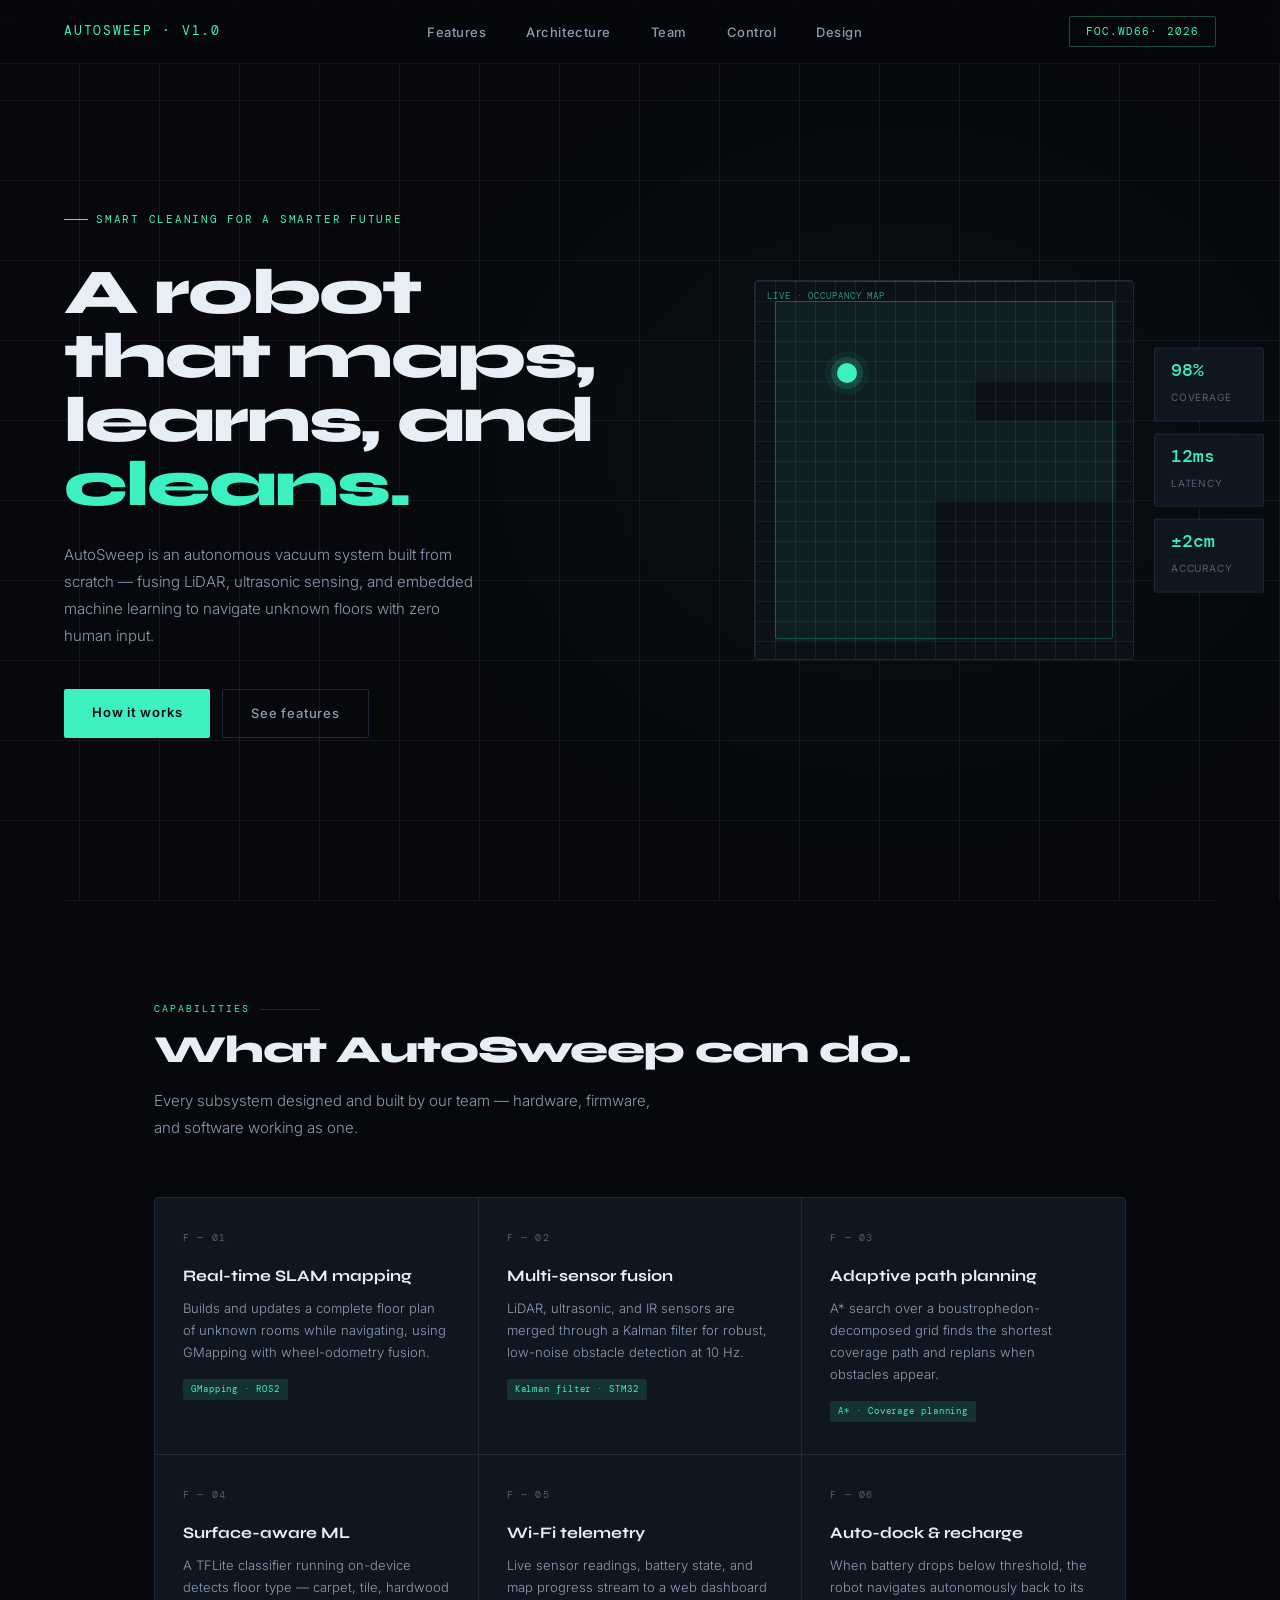
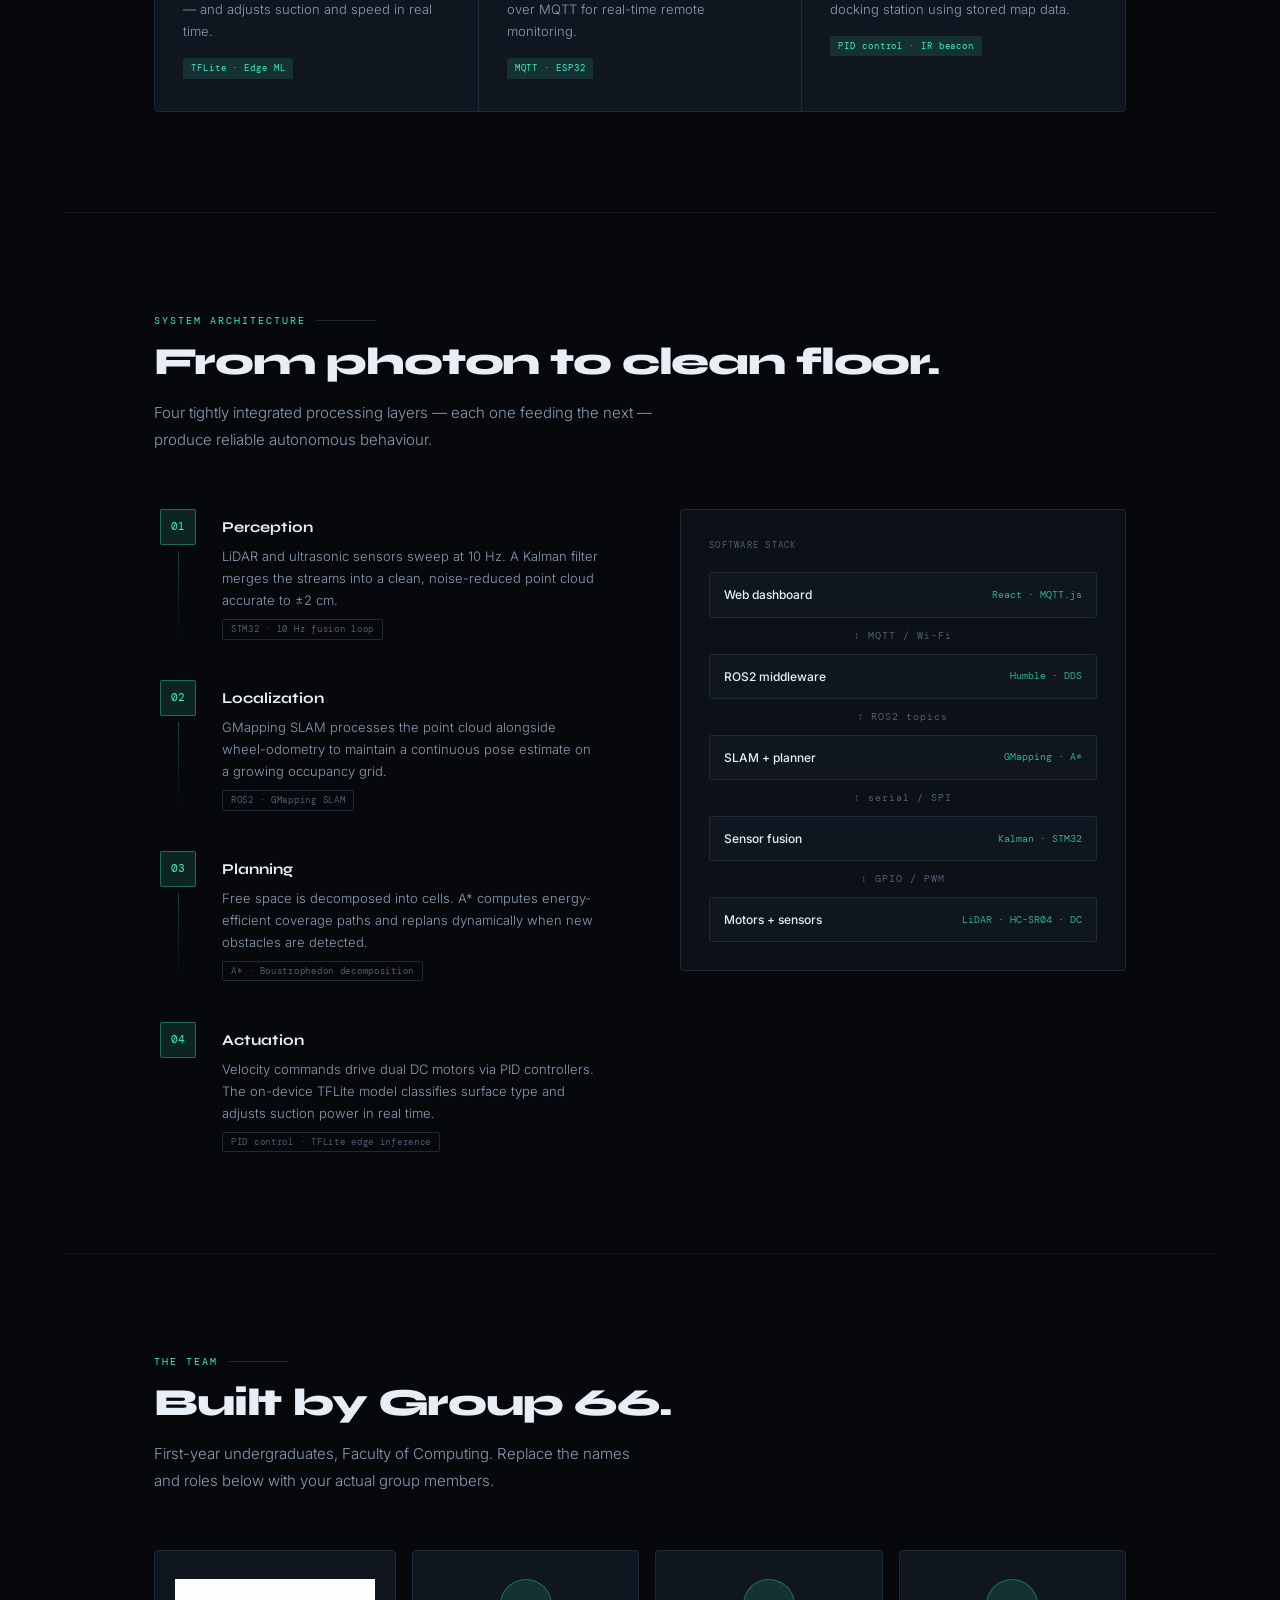
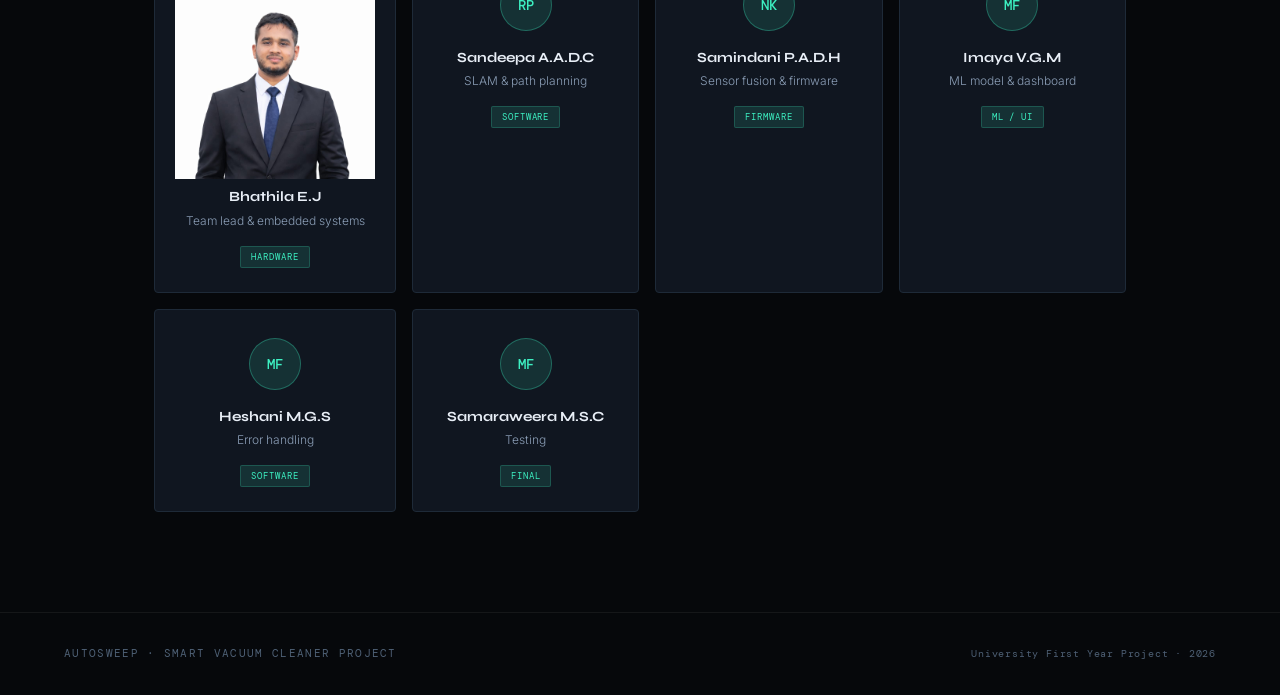
==== index.html @ 5725136c "Update index.html" ====
<!DOCTYPE html>
<html lang="en">
<head>
<meta charset="UTF-8">
<meta name="viewport" content="width=device-width, initial-scale=1.0">
<title>AutoSweep — Smart Vacuum Cleaner Project</title>
<link rel="icon" type="image/png" href="logo.png">
<link rel="preconnect" href="https://fonts.googleapis.com">
<link href="https://fonts.googleapis.com/css2?family=Syne:wght@400;600;700;800&family=Inter:wght@300;400;500&family=DM+Mono:wght@400;500&display=swap" rel="stylesheet">
<style>
  *, *::before, *::after { margin: 0; padding: 0; box-sizing: border-box; }

  :root {
    --bg:        #06080b;
    --surface:   #0c1017;
    --card:      #101620;
    --border:    #1e2a38;
    --line:      rgba(255,255,255,0.06);
    --cyan:      #3df0c2;
    --cyan-dim:  rgba(61,240,194,0.12);
    --cyan-glow: rgba(61,240,194,0.06);
    --white:     #e8eef6;
    --muted:     #4e6075;
    --soft:      #8a9db5;
    --mono:      'DM Mono', monospace;
    --display:   'Syne', sans-serif;
    --body:      'Inter', sans-serif;
  }

  html { scroll-behavior: smooth; }

  body {
    font-family: var(--body);
    background: var(--bg);
    color: var(--white);
    overflow-x: hidden;
    line-height: 1.6;
  }

  /* ── NAV ── */
  nav {
    position: fixed;
    top: 0; left: 0; right: 0;
    z-index: 999;
    display: flex;
    align-items: center;
    justify-content: space-between;
    padding: 0 5%;
    height: 64px;
    background: rgba(6,8,11,0.85);
    backdrop-filter: blur(16px);
    border-bottom: 1px solid var(--line);
  }

  .logo {
    font-family: var(--mono);
    font-size: 13px;
    color: var(--cyan);
    letter-spacing: 0.14em;
    text-transform: uppercase;
  }

  .nav-links {
    list-style: none;
    display: flex;
    gap: 2.5rem;
  }

  .nav-links a {
    color: var(--soft);
    text-decoration: none;
    font-size: 13px;
    font-weight: 500;
    letter-spacing: 0.04em;
    transition: color 0.2s;
  }

  .nav-links a:hover { color: var(--white); }

  .nav-cta {
    font-family: var(--mono);
    font-size: 11px;
    color: var(--cyan);
    border: 1px solid rgba(61,240,194,0.3);
    padding: 6px 16px;
    border-radius: 2px;
    letter-spacing: 0.1em;
    text-transform: uppercase;
  }

  /* ── HERO ── */
  #hero {
    min-height: 100vh;
    display: grid;
    grid-template-columns: 1fr 1fr;
    align-items: center;
    gap: 4rem;
    padding: 120px 5% 80px;
    position: relative;
    overflow: hidden;
  }

  /* Background topographic lines */
  #hero::before {
    content: '';
    position: absolute;
    inset: 0;
    background-image:
      radial-gradient(ellipse 70% 80% at 70% 50%, rgba(61,240,194,0.04) 0%, transparent 60%),
      repeating-linear-gradient(0deg, transparent, transparent 79px, var(--line) 79px, var(--line) 80px),
      repeating-linear-gradient(90deg, transparent, transparent 79px, var(--line) 79px, var(--line) 80px);
    pointer-events: none;
  }

  .hero-left { position: relative; z-index: 2; }

  .hero-tag {
    display: inline-flex;
    align-items: center;
    gap: 8px;
    font-family: var(--mono);
    font-size: 11px;
    color: var(--cyan);
    letter-spacing: 0.16em;
    text-transform: uppercase;
    margin-bottom: 2rem;
  }

  .hero-tag::before {
    content: '';
    display: block;
    width: 24px;
    height: 1px;
    background: var(--cyan);
  }

  h1 {
    font-family: var(--display);
    font-size: clamp(2.8rem, 5vw, 4.4rem);
    font-weight: 800;
    line-height: 1.0;
    letter-spacing: -0.03em;
    margin-bottom: 1.5rem;
  }

  h1 em {
    font-style: normal;
    color: var(--cyan);
  }

  .hero-desc {
    font-size: 15px;
    color: var(--soft);
    max-width: 420px;
    line-height: 1.8;
    margin-bottom: 2.5rem;
    font-weight: 300;
  }

  .cta-row {
    display: flex;
    gap: 12px;
    flex-wrap: wrap;
  }

  .btn-fill {
    background: var(--cyan);
    color: #06080b;
    border: none;
    padding: 13px 28px;
    font-family: var(--body);
    font-size: 13px;
    font-weight: 600;
    border-radius: 2px;
    cursor: pointer;
    letter-spacing: 0.06em;
    text-decoration: none;
    display: inline-block;
    transition: opacity 0.15s, transform 0.1s;
  }

  .btn-fill:hover { opacity: 0.85; transform: translateY(-1px); }

  .btn-ghost {
    background: transparent;
    color: var(--soft);
    border: 1px solid var(--border);
    padding: 13px 28px;
    font-family: var(--body);
    font-size: 13px;
    font-weight: 500;
    border-radius: 2px;
    cursor: pointer;
    letter-spacing: 0.06em;
    text-decoration: none;
    display: inline-block;
    transition: color 0.2s, border-color 0.2s;
  }

  .btn-ghost:hover { color: var(--white); border-color: var(--soft); }

  /* Hero visual — floor map */
  .hero-right {
    position: relative;
    z-index: 2;
    display: flex;
    justify-content: center;
    align-items: center;
  }

  .map-container {
    position: relative;
    width: 380px;
    height: 380px;
  }

  .map-bg {
    width: 100%;
    height: 100%;
    border: 1px solid var(--border);
    border-radius: 4px;
    background: var(--surface);
    position: relative;
    overflow: hidden;
  }

  /* Simulated floor grid cells */
  .map-grid {
    position: absolute;
    inset: 0;
    background-image:
      linear-gradient(var(--line) 1px, transparent 1px),
      linear-gradient(90deg, var(--line) 1px, transparent 1px);
    background-size: 20px 20px;
  }

  .map-path {
    position: absolute;
    inset: 20px;
    border: 1px solid rgba(61,240,194,0.25);
    border-radius: 2px;
  }

  .map-visited {
    position: absolute;
    background: rgba(61,240,194,0.06);
    border: none;
  }

  .v1 { top: 20px; left: 20px; width: 200px; height: 120px; }
  .v2 { top: 20px; left: 220px; width: 140px; height: 80px; }
  .v3 { top: 140px; left: 20px; width: 340px; height: 80px; }
  .v4 { top: 220px; left: 20px; width: 160px; height: 140px; }

  /* Robot dot */
  .robot-dot {
    position: absolute;
    width: 20px;
    height: 20px;
    border-radius: 50%;
    background: var(--cyan);
    box-shadow: 0 0 0 6px rgba(61,240,194,0.15), 0 0 0 12px rgba(61,240,194,0.05);
    top: 82px;
    left: 82px;
    animation: rove 6s ease-in-out infinite;
  }

  @keyframes rove {
    0%   { top: 40px;  left: 40px; }
    20%  { top: 40px;  left: 220px; }
    40%  { top: 160px; left: 220px; }
    60%  { top: 160px; left: 40px; }
    80%  { top: 240px; left: 40px; }
    100% { top: 40px;  left: 40px; }
  }

  /* Scan trail */
  .scan-line {
    position: absolute;
    top: 0; left: 0; right: 0;
    height: 1px;
    background: linear-gradient(90deg, transparent 0%, var(--cyan) 50%, transparent 100%);
    opacity: 0.3;
    animation: scan 3s linear infinite;
  }

  @keyframes scan {
    0%   { top: 0; opacity: 0; }
    10%  { opacity: 0.3; }
    90%  { opacity: 0.3; }
    100% { top: 100%; opacity: 0; }
  }

  /* Map label */
  .map-label {
    position: absolute;
    font-family: var(--mono);
    font-size: 9px;
    color: var(--cyan);
    letter-spacing: 0.1em;
    top: 8px;
    left: 12px;
    opacity: 0.6;
  }

  /* Stat strips beside map */
  .map-stats {
    position: absolute;
    right: -130px;
    top: 50%;
    transform: translateY(-50%);
    display: flex;
    flex-direction: column;
    gap: 12px;
  }

  .mstat {
    background: var(--card);
    border: 1px solid var(--border);
    border-radius: 2px;
    padding: 12px 16px;
    min-width: 110px;
  }

  .mstat-val {
    font-family: var(--mono);
    font-size: 18px;
    font-weight: 500;
    color: var(--cyan);
    display: block;
    line-height: 1;
    margin-bottom: 4px;
  }

  .mstat-lbl {
    font-size: 10px;
    color: var(--muted);
    letter-spacing: 0.08em;
    text-transform: uppercase;
  }

  /* ── SECTION BASE ── */
  section {
    padding: 100px 5%;
    max-width: 1100px;
    margin: 0 auto;
  }

  .sec-tag {
    font-family: var(--mono);
    font-size: 10px;
    color: var(--cyan);
    letter-spacing: 0.2em;
    text-transform: uppercase;
    margin-bottom: 12px;
    display: flex;
    align-items: center;
    gap: 10px;
  }

  .sec-tag::after {
    content: '';
    flex: 1;
    height: 1px;
    background: var(--border);
    max-width: 60px;
  }

  h2 {
    font-family: var(--display);
    font-size: clamp(1.9rem, 3vw, 2.8rem);
    font-weight: 800;
    letter-spacing: -0.03em;
    line-height: 1.1;
    margin-bottom: 1rem;
  }

  .sec-sub {
    font-size: 15px;
    color: var(--soft);
    max-width: 500px;
    margin-bottom: 3.5rem;
    font-weight: 300;
    line-height: 1.8;
  }

  hr.divider {
    border: none;
    border-top: 1px solid var(--line);
    margin: 0 5%;
  }

  /* ── FEATURES ── */
  .feat-grid {
    display: grid;
    grid-template-columns: repeat(3, 1fr);
    gap: 1px;
    background: var(--border);
    border: 1px solid var(--border);
    border-radius: 4px;
    overflow: hidden;
  }

  .feat {
    background: var(--card);
    padding: 32px 28px;
    transition: background 0.2s;
    position: relative;
  }

  .feat:hover { background: #131d28; }

  .feat-num {
    font-family: var(--mono);
    font-size: 10px;
    color: var(--muted);
    letter-spacing: 0.12em;
    margin-bottom: 20px;
    display: block;
  }

  .feat-title {
    font-family: var(--display);
    font-size: 16px;
    font-weight: 700;
    margin-bottom: 10px;
    line-height: 1.3;
    color: var(--white);
  }

  .feat-desc {
    font-size: 13px;
    color: var(--soft);
    line-height: 1.7;
    font-weight: 300;
  }

  .feat-tag {
    display: inline-block;
    margin-top: 16px;
    font-family: var(--mono);
    font-size: 9px;
    color: var(--cyan);
    letter-spacing: 0.1em;
    background: var(--cyan-dim);
    padding: 3px 8px;
    border-radius: 2px;
  }

  /* ── HOW IT WORKS ── */
  .how-layout {
    display: grid;
    grid-template-columns: 1fr 1fr;
    gap: 5rem;
    align-items: start;
  }

  .steps { display: flex; flex-direction: column; }

  .step {
    display: grid;
    grid-template-columns: 48px 1fr;
    gap: 20px;
    padding-bottom: 40px;
    position: relative;
  }

  .step:last-child { padding-bottom: 0; }

  .step-col {
    display: flex;
    flex-direction: column;
    align-items: center;
  }

  .step-n {
    width: 36px;
    height: 36px;
    border: 1px solid rgba(61,240,194,0.35);
    border-radius: 2px;
    display: flex;
    align-items: center;
    justify-content: center;
    font-family: var(--mono);
    font-size: 11px;
    color: var(--cyan);
    flex-shrink: 0;
    background: var(--cyan-dim);
  }

  .step-connector {
    width: 1px;
    flex: 1;
    margin-top: 6px;
    background: linear-gradient(to bottom, rgba(61,240,194,0.25), transparent);
    min-height: 24px;
  }

  .step:last-child .step-connector { display: none; }

  .step-body { padding-top: 6px; }

  .step-title {
    font-family: var(--display);
    font-size: 15px;
    font-weight: 700;
    margin-bottom: 6px;
    color: var(--white);
  }

  .step-desc {
    font-size: 13px;
    color: var(--soft);
    line-height: 1.7;
    font-weight: 300;
  }

  .step-chip {
    display: inline-block;
    margin-top: 8px;
    font-family: var(--mono);
    font-size: 9px;
    color: var(--muted);
    letter-spacing: 0.08em;
    border: 1px solid var(--border);
    padding: 2px 8px;
    border-radius: 2px;
  }

  /* Architecture diagram right side */
  .arch-diagram {
    background: var(--surface);
    border: 1px solid var(--border);
    border-radius: 4px;
    padding: 28px;
    position: sticky;
    top: 90px;
  }

  .arch-label {
    font-family: var(--mono);
    font-size: 9px;
    color: var(--muted);
    letter-spacing: 0.14em;
    text-transform: uppercase;
    margin-bottom: 20px;
  }

  .arch-layers {
    display: flex;
    flex-direction: column;
    gap: 8px;
  }

  .arch-layer {
    border: 1px solid var(--border);
    border-radius: 2px;
    padding: 12px 14px;
    display: flex;
    align-items: center;
    justify-content: space-between;
    background: var(--card);
    transition: border-color 0.2s;
  }

  .arch-layer:hover { border-color: rgba(61,240,194,0.3); }

  .arch-layer-name {
    font-size: 12px;
    font-weight: 500;
    color: var(--white);
  }

  .arch-layer-tech {
    font-family: var(--mono);
    font-size: 10px;
    color: var(--cyan);
    opacity: 0.7;
  }

  .arch-arrow {
    text-align: center;
    font-family: var(--mono);
    font-size: 10px;
    color: var(--muted);
    padding: 2px 0;
    letter-spacing: 0.1em;
  }

  /* ── TEAM ── */
  .team-grid {
    display: grid;
    grid-template-columns: repeat(4, 1fr);
    gap: 16px;
  }

  .member {
    background: var(--card);
    border: 1px solid var(--border);
    border-radius: 4px;
    padding: 28px 20px 24px;
    text-align: center;
    transition: border-color 0.2s, transform 0.2s;
  }

  .member:hover { border-color: rgba(61,240,194,0.2); transform: translateY(-3px); }

  .avatar {
    width: 52px;
    height: 52px;
    border-radius: 50%;
    background: var(--cyan-dim);
    border: 1px solid rgba(61,240,194,0.3);
    display: flex;
    align-items: center;
    justify-content: center;
    font-family: var(--mono);
    font-size: 14px;
    font-weight: 500;
    color: var(--cyan);
    margin: 0 auto 16px;
  }

  .member-name {
    font-family: var(--display);
    font-size: 14px;
    font-weight: 700;
    margin-bottom: 4px;
    color: var(--white);
  }

  .member-role {
    font-size: 12px;
    color: var(--soft);
    font-weight: 300;
    margin-bottom: 12px;
    line-height: 1.4;
  }

  .member-dept {
    display: inline-block;
    font-family: var(--mono);
    font-size: 9px;
    color: var(--cyan);
    letter-spacing: 0.1em;
    text-transform: uppercase;
    border: 1px solid rgba(61,240,194,0.2);
    padding: 3px 10px;
    border-radius: 2px;
    background: var(--cyan-dim);
  }

  /* ── FOOTER ── */
  footer {
    border-top: 1px solid var(--line);
    padding: 32px 5%;
    display: flex;
    align-items: center;
    justify-content: space-between;
    flex-wrap: wrap;
    gap: 12px;
  }

  .footer-logo {
    font-family: var(--mono);
    font-size: 11px;
    color: var(--muted);
    letter-spacing: 0.12em;
    text-transform: uppercase;
  }

  .footer-right {
    font-family: var(--mono);
    font-size: 10px;
    color: var(--muted);
    letter-spacing: 0.08em;
  }

  /* ── RESPONSIVE ── */
  @media (max-width: 900px) {
    #hero { grid-template-columns: 1fr; padding-top: 100px; }
    .hero-right { display: none; }
    .feat-grid { grid-template-columns: 1fr 1fr; }
    .how-layout { grid-template-columns: 1fr; }
    .arch-diagram { position: static; }
    .team-grid { grid-template-columns: repeat(2, 1fr); }
  }

  @media (max-width: 600px) {
    .feat-grid { grid-template-columns: 1fr; }
    .team-grid { grid-template-columns: 1fr 1fr; }
    .nav-links { display: none; }
  }
</style>
</head>
<body>

<!-- NAV -->
<nav>
  <span class="logo">AutoSweep · v1.0</span>
  <ul class="nav-links">
    <li><a href="#features">Features</a></li>
    <li><a href="#how">Architecture</a></li>
    <li><a href="#team">Team</a></li>
    <li><a href="https://10.52.27.55">Control</a></li>
    <li><a href = "design.html">Design</a></li>
  </ul>
  <span class="nav-cta"> FOC.WD66· 2026</span>
</nav>

<!-- HERO -->
<section id="hero" style="max-width:100%; padding-left:5%; padding-right:5%;">
  <div class="hero-left">
    <p class="hero-tag">Smart Cleaning for a Smarter Future</p>
    <h1>A robot that maps,<br>learns, and <em>cleans.</em></h1>
    <p class="hero-desc">AutoSweep is an autonomous vacuum system built from scratch — fusing LiDAR, ultrasonic sensing, and embedded machine learning to navigate unknown floors with zero human input.</p>
    <div class="cta-row">
      <a href="#how" class="btn-fill">How it works</a>
      <a href="#features" class="btn-ghost">See features</a>
    </div>
  </div>

  <div class="hero-right">
    <div class="map-container">
      <div class="map-bg">
        <div class="map-grid"></div>
        <div class="map-visited v1"></div>
        <div class="map-visited v2"></div>
        <div class="map-visited v3"></div>
        <div class="map-visited v4"></div>
        <div class="map-path"></div>
        <div class="scan-line"></div>
        <div class="robot-dot"></div>
        <span class="map-label">LIVE · OCCUPANCY MAP</span>
      </div>
      <div class="map-stats">
        <div class="mstat">
          <span class="mstat-val">98%</span>
          <span class="mstat-lbl">Coverage</span>
        </div>
        <div class="mstat">
          <span class="mstat-val">12ms</span>
          <span class="mstat-lbl">Latency</span>
        </div>
        <div class="mstat">
          <span class="mstat-val">±2cm</span>
          <span class="mstat-lbl">Accuracy</span>
        </div>
      </div>
    </div>
  </div>
</section>

<hr class="divider">

<!-- FEATURES -->
<section id="features">
  <p class="sec-tag">Capabilities</p>
  <h2>What AutoSweep can do.</h2>
  <p class="sec-sub">Every subsystem designed and built by our team — hardware, firmware, and software working as one.</p>

  <div class="feat-grid">
    <div class="feat">
      <span class="feat-num">F — 01</span>
      <div class="feat-title">Real-time SLAM mapping</div>
      <p class="feat-desc">Builds and updates a complete floor plan of unknown rooms while navigating, using GMapping with wheel-odometry fusion.</p>
      <span class="feat-tag">GMapping · ROS2</span>
    </div>
    <div class="feat">
      <span class="feat-num">F — 02</span>
      <div class="feat-title">Multi-sensor fusion</div>
      <p class="feat-desc">LiDAR, ultrasonic, and IR sensors are merged through a Kalman filter for robust, low-noise obstacle detection at 10 Hz.</p>
      <span class="feat-tag">Kalman filter · STM32</span>
    </div>
    <div class="feat">
      <span class="feat-num">F — 03</span>
      <div class="feat-title">Adaptive path planning</div>
      <p class="feat-desc">A* search over a boustrophedon-decomposed grid finds the shortest coverage path and replans when obstacles appear.</p>
      <span class="feat-tag">A* · Coverage planning</span>
    </div>
    <div class="feat">
      <span class="feat-num">F — 04</span>
      <div class="feat-title">Surface-aware ML</div>
      <p class="feat-desc">A TFLite classifier running on-device detects floor type — carpet, tile, hardwood — and adjusts suction and speed in real time.</p>
      <span class="feat-tag">TFLite · Edge ML</span>
    </div>
    <div class="feat">
      <span class="feat-num">F — 05</span>
      <div class="feat-title">Wi-Fi telemetry</div>
      <p class="feat-desc">Live sensor readings, battery state, and map progress stream to a web dashboard over MQTT for real-time remote monitoring.</p>
      <span class="feat-tag">MQTT · ESP32</span>
    </div>
    <div class="feat">
      <span class="feat-num">F — 06</span>
      <div class="feat-title">Auto-dock & recharge</div>
      <p class="feat-desc">When battery drops below threshold, the robot navigates autonomously back to its docking station using stored map data.</p>
      <span class="feat-tag">PID control · IR beacon</span>
    </div>
  </div>
</section>

<hr class="divider">

<!-- HOW IT WORKS -->
<section id="how">
  <p class="sec-tag">System architecture</p>
  <h2>From photon to clean floor.</h2>
  <p class="sec-sub">Four tightly integrated processing layers — each one feeding the next — produce reliable autonomous behaviour.</p>

  <div class="how-layout">
    <div class="steps">
      <div class="step">
        <div class="step-col">
          <div class="step-n">01</div>
          <div class="step-connector"></div>
        </div>
        <div class="step-body">
          <div class="step-title">Perception</div>
          <p class="step-desc">LiDAR and ultrasonic sensors sweep at 10 Hz. A Kalman filter merges the streams into a clean, noise-reduced point cloud accurate to ±2 cm.</p>
          <span class="step-chip">STM32 · 10 Hz fusion loop</span>
        </div>
      </div>

      <div class="step">
        <div class="step-col">
          <div class="step-n">02</div>
          <div class="step-connector"></div>
        </div>
        <div class="step-body">
          <div class="step-title">Localization</div>
          <p class="step-desc">GMapping SLAM processes the point cloud alongside wheel-odometry to maintain a continuous pose estimate on a growing occupancy grid.</p>
          <span class="step-chip">ROS2 · GMapping SLAM</span>
        </div>
      </div>

      <div class="step">
        <div class="step-col">
          <div class="step-n">03</div>
          <div class="step-connector"></div>
        </div>
        <div class="step-body">
          <div class="step-title">Planning</div>
          <p class="step-desc">Free space is decomposed into cells. A* computes energy-efficient coverage paths and replans dynamically when new obstacles are detected.</p>
          <span class="step-chip">A* · Boustrophedon decomposition</span>
        </div>
      </div>

      <div class="step">
        <div class="step-col">
          <div class="step-n">04</div>
          <div class="step-connector"></div>
        </div>
        <div class="step-body">
          <div class="step-title">Actuation</div>
          <p class="step-desc">Velocity commands drive dual DC motors via PID controllers. The on-device TFLite model classifies surface type and adjusts suction power in real time.</p>
          <span class="step-chip">PID control · TFLite edge inference</span>
        </div>
      </div>
    </div>

    <!-- Architecture diagram -->
    <div class="arch-diagram">
      <p class="arch-label">Software stack</p>
      <div class="arch-layers">
        <div class="arch-layer">
          <span class="arch-layer-name">Web dashboard</span>
          <span class="arch-layer-tech">React · MQTT.js</span>
        </div>
        <div class="arch-arrow">↕ MQTT / Wi-Fi</div>
        <div class="arch-layer">
          <span class="arch-layer-name">ROS2 middleware</span>
          <span class="arch-layer-tech">Humble · DDS</span>
        </div>
        <div class="arch-arrow">↕ ROS2 topics</div>
        <div class="arch-layer">
          <span class="arch-layer-name">SLAM + planner</span>
          <span class="arch-layer-tech">GMapping · A*</span>
        </div>
        <div class="arch-arrow">↕ serial / SPI</div>
        <div class="arch-layer">
          <span class="arch-layer-name">Sensor fusion</span>
          <span class="arch-layer-tech">Kalman · STM32</span>
        </div>
        <div class="arch-arrow">↕ GPIO / PWM</div>
        <div class="arch-layer">
          <span class="arch-layer-name">Motors + sensors</span>
          <span class="arch-layer-tech">LiDAR · HC-SR04 · DC</span>
        </div>
      </div>
    </div>
  </div>
</section>

<hr class="divider">

<!-- TEAM -->
<section id="team">
  <p class="sec-tag">The team</p>
  <h2>Built by Group 66.</h2>
  <p class="sec-sub">First-year undergraduates, Faculty of Computing. Replace the names and roles below with your actual group members.</p>

  <div class="team-grid">
    <div class="member">
      <div class="circle"><img src="image1.jpeg" alt = "J.B" width="200" height="200"></div>
      <div class="member-name">Bhathila E.J</div>
      <div class="member-role">Team lead & embedded systems</div>
      <span class="member-dept">Hardware</span>
    </div>
    <div class="member">
      <div class="avatar">RP</div>
      <div class="member-name">Sandeepa A.A.D.C</div>
      <div class="member-role">SLAM & path planning</div>
      <span class="member-dept">Software</span>
    </div>
    <div class="member">
      <div class="avatar">NK</div>
      <div class="member-name">Samindani P.A.D.H</div>
      <div class="member-role">Sensor fusion & firmware</div>
      <span class="member-dept">Firmware</span>
    </div>
    <div class="member">
      <div class="avatar">MF</div>
      <div class="member-name">Imaya V.G.M</div>
      <div class="member-role">ML model & dashboard</div>
      <span class="member-dept">ML / UI</span>
    </div>
    <div class="member">
      <div class="avatar">MF</div>
      <div class="member-name">Heshani M.G.S</div>
      <div class="member-role">Error handling</div>
      <span class="member-dept">Software</span>
    </div>
    <div class="member">
      <div class="avatar">MF</div>
      <div class="member-name">Samaraweera M.S.C</div>
      <div class="member-role">Testing</div>
      <span class="member-dept">Final</span>
    </div>
  </div>
</section>

<footer>
  <span class="footer-logo">AutoSweep · Smart Vacuum Cleaner Project</span>
  <span class="footer-right">University First Year Project · 2026</span>
</footer>

</body>
</html>
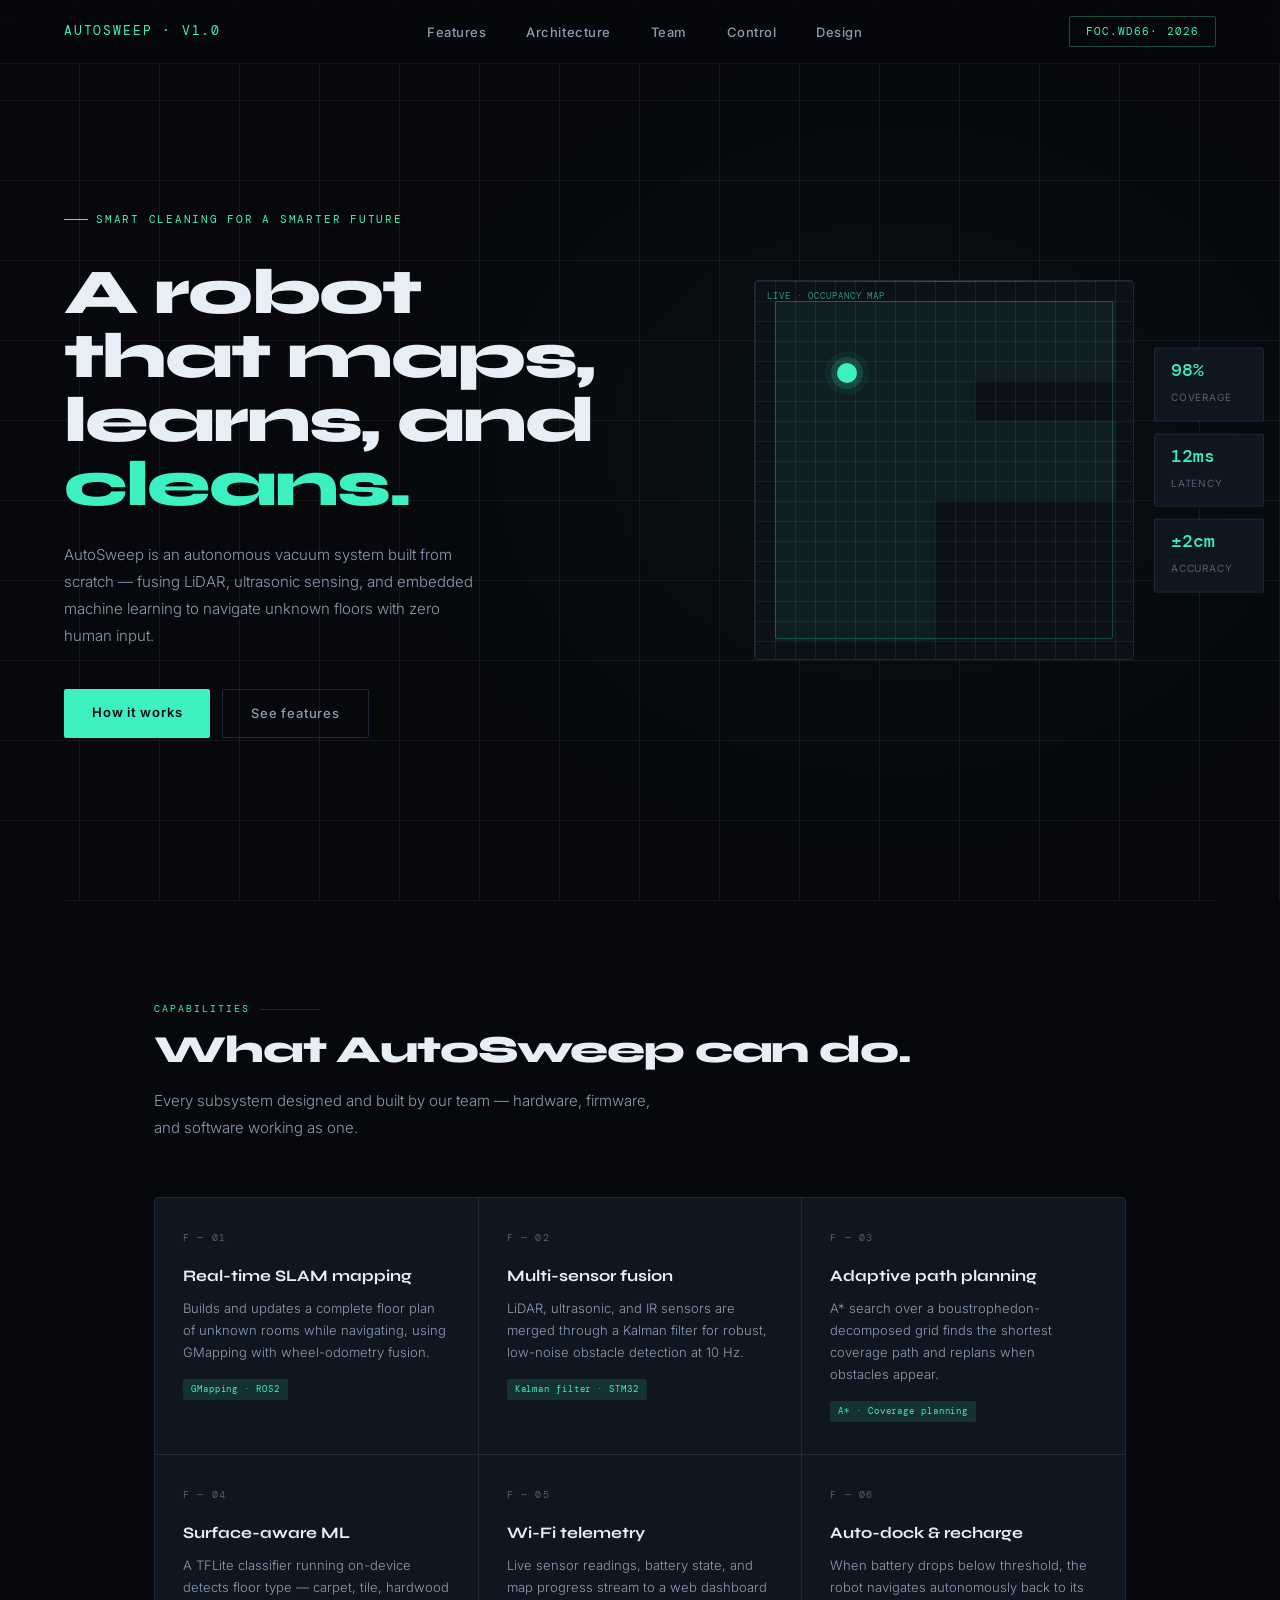
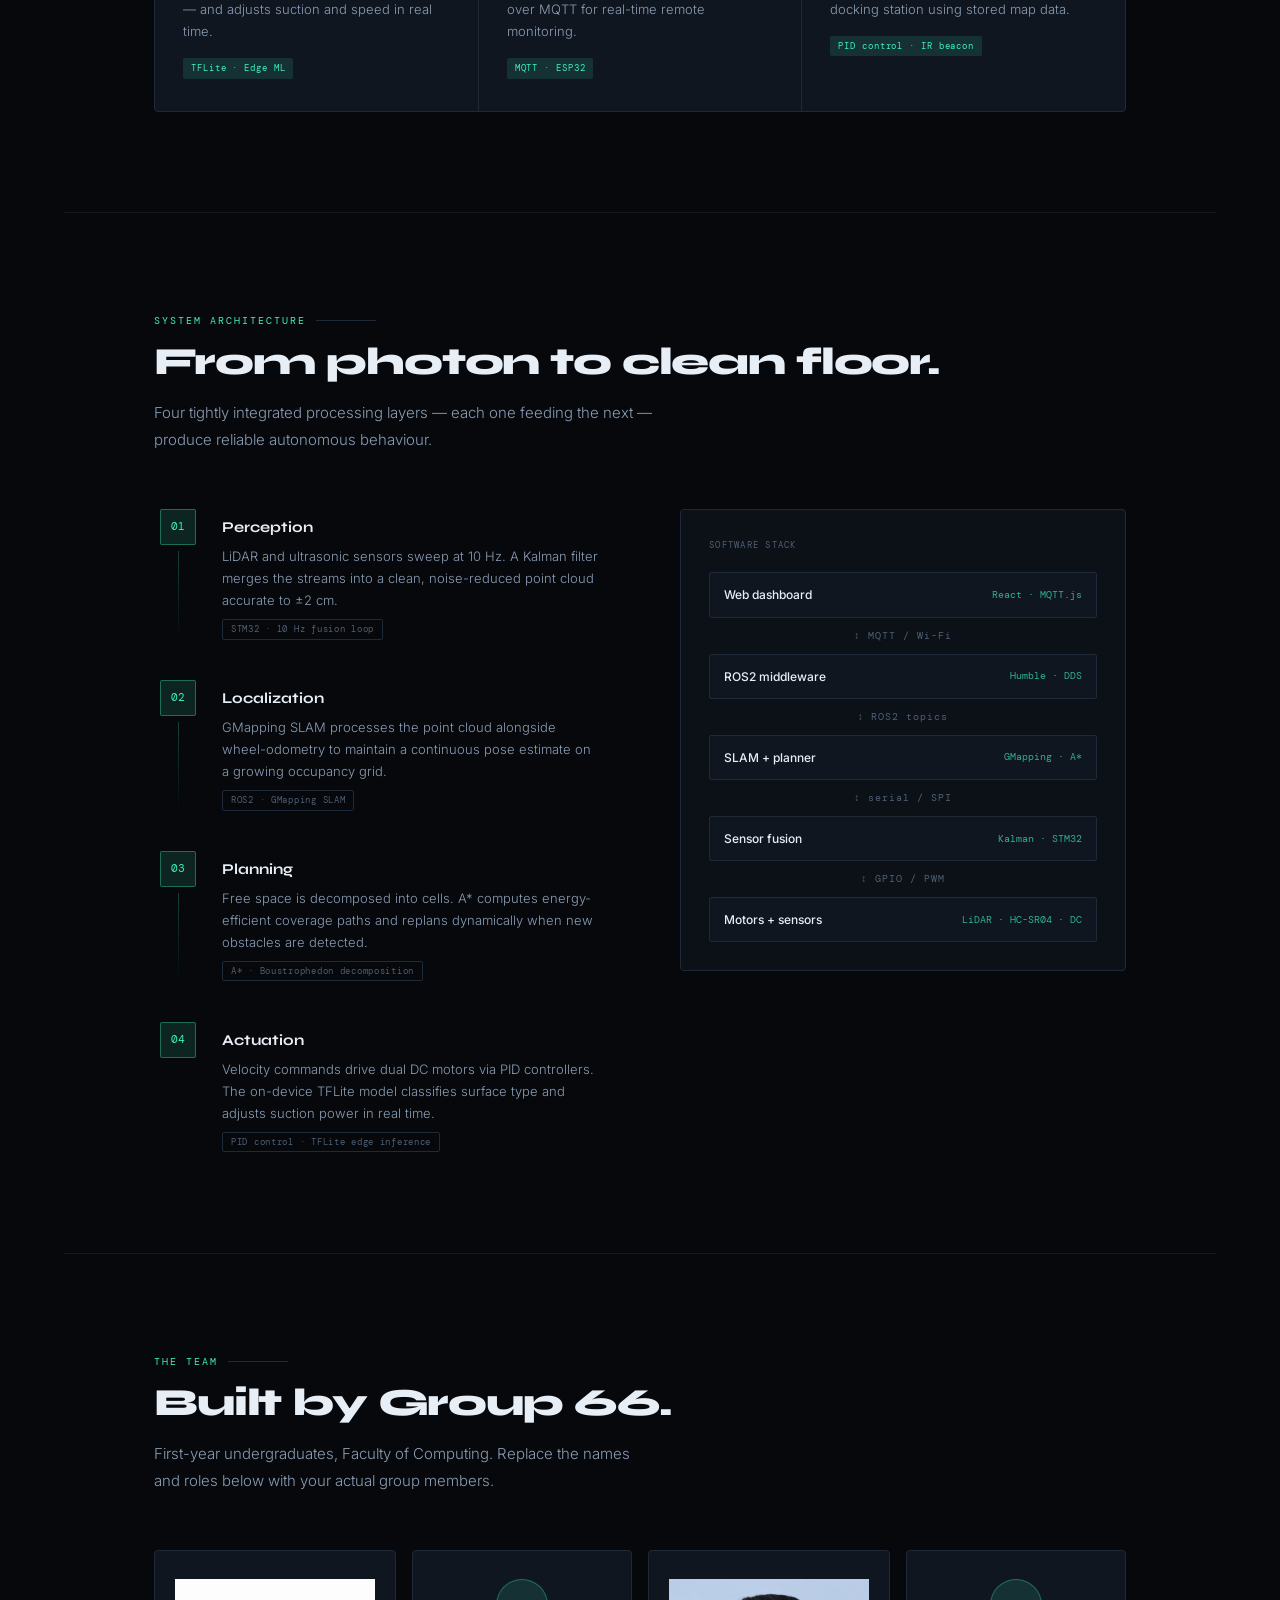
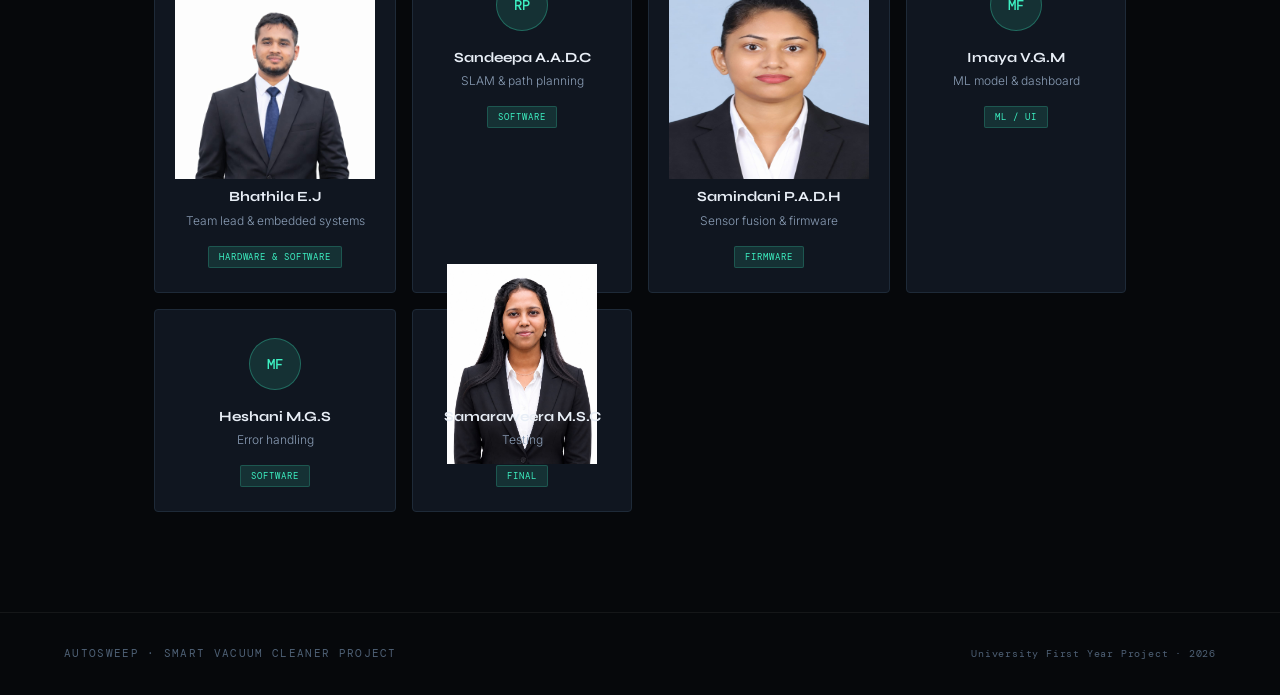
==== commit ef5228cf: "Update index.html" ====
--- a/index.html
+++ b/index.html
@@ -904,7 +904,7 @@
       <div class="circle"><img src="image1.jpeg" alt = "J.B" width="200" height="200"></div>
       <div class="member-name">Bhathila E.J</div>
       <div class="member-role">Team lead & embedded systems</div>
-      <span class="member-dept">Hardware</span>
+      <span class="member-dept">Hardware & Software</span>
     </div>
     <div class="member">
       <div class="avatar">RP</div>
@@ -913,7 +913,7 @@
       <span class="member-dept">Software</span>
     </div>
     <div class="member">
-      <div class="avatar">NK</div>
+      <div class="circle"><img src = "member2.jpeg" alt = "S.P" width="200" height="200"></div>
       <div class="member-name">Samindani P.A.D.H</div>
       <div class="member-role">Sensor fusion & firmware</div>
       <span class="member-dept">Firmware</span>
@@ -931,7 +931,7 @@
       <span class="member-dept">Software</span>
     </div>
     <div class="member">
-      <div class="avatar">MF</div>
+      <div class="avatar"><img src = "member3.jpeg" alt = "S.P" width="200" height="200"></div>
       <div class="member-name">Samaraweera M.S.C</div>
       <div class="member-role">Testing</div>
       <span class="member-dept">Final</span>
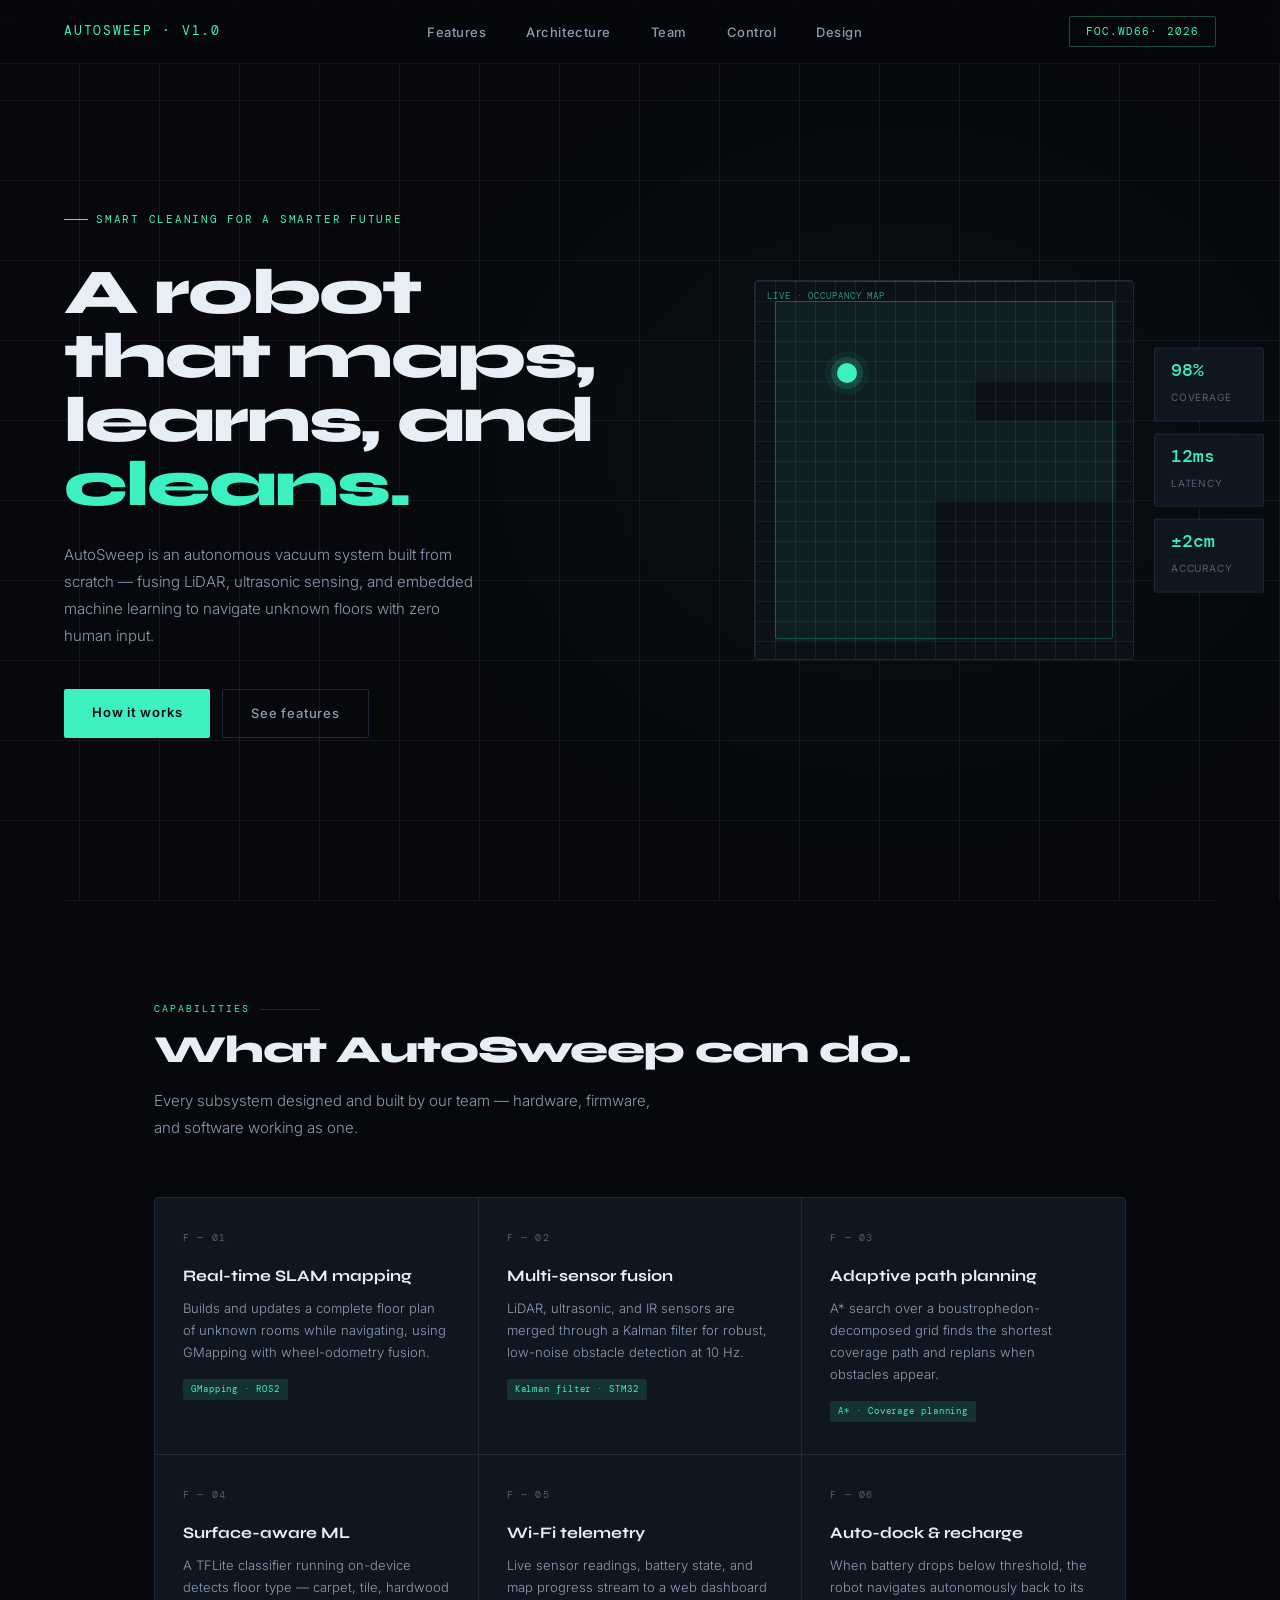
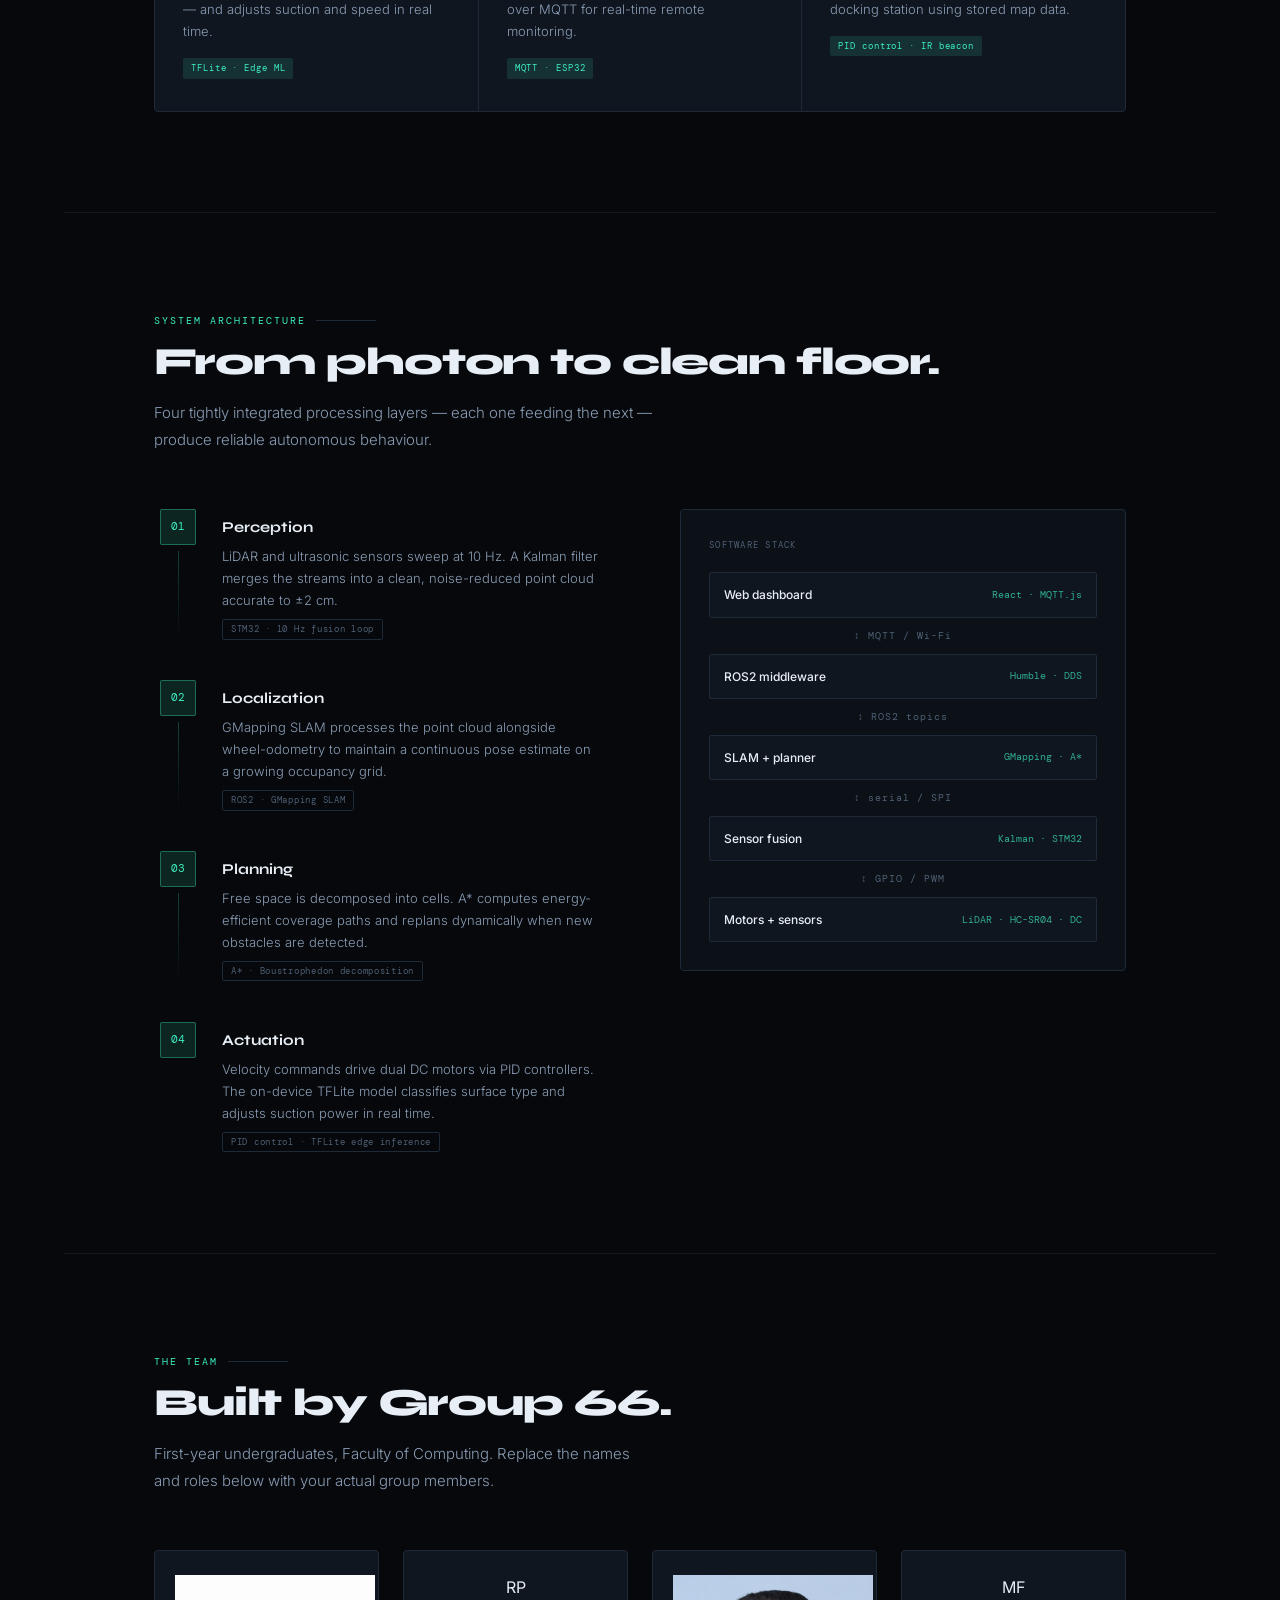
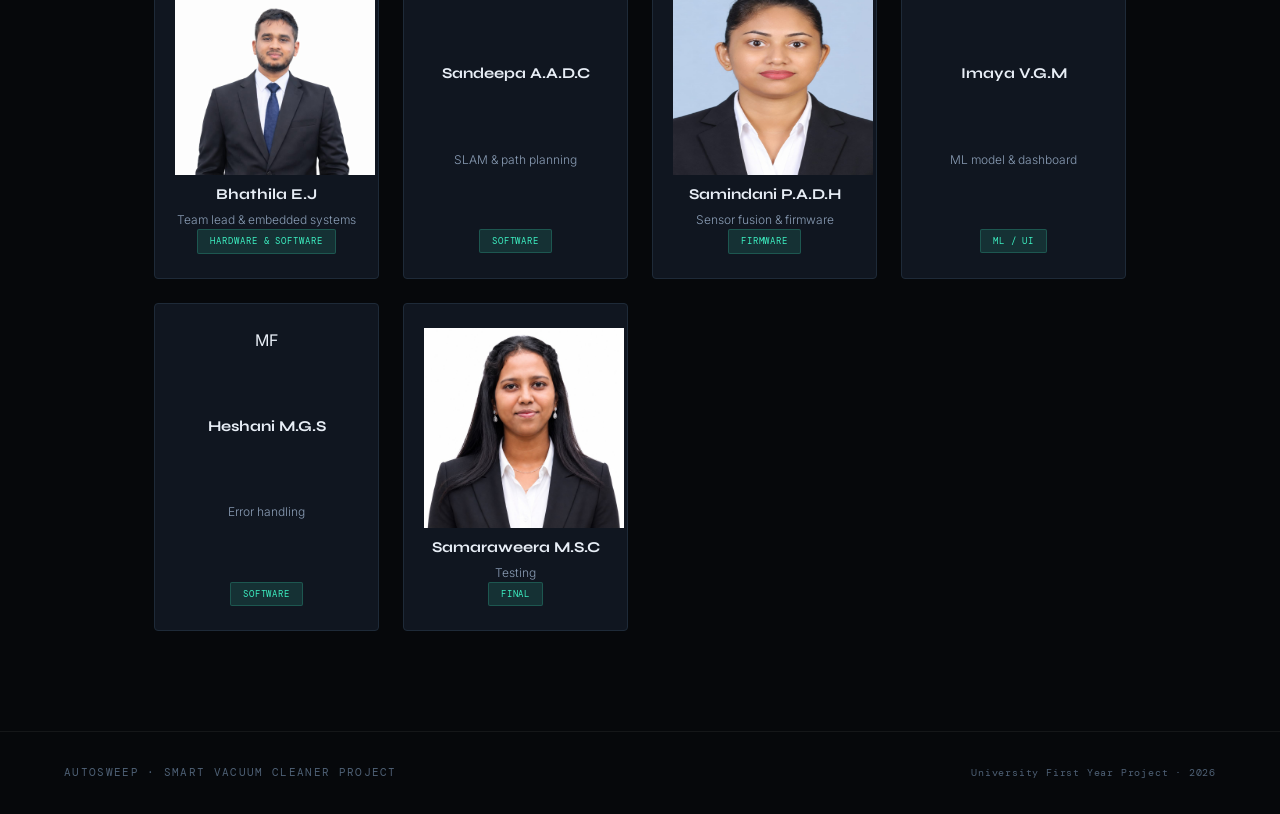
==== commit 14f7c424: "Update index.html" ====
--- a/index.html
+++ b/index.html
@@ -587,45 +587,72 @@
     letter-spacing: 0.1em;
   }
 
-  /* ── TEAM ── */
+ /* ── TEAM ── */
   .team-grid {
     display: grid;
-    grid-template-columns: repeat(4, 1fr);
-    gap: 16px;
+    /* Adapts dynamically from 4 columns down to 1 based on viewport width */
+    grid-template-columns: repeat(auto-fill, minmax(220px, 1fr));
+    gap: 24px;
+    align-items: stretch; /* Forces cards on the same row to equal height */
   }
 
   .member {
     background: var(--card);
     border: 1px solid var(--border);
     border-radius: 4px;
-    padding: 28px 20px 24px;
+    padding: 24px 20px;
     text-align: center;
     transition: border-color 0.2s, transform 0.2s;
-  }
-
-  .member:hover { border-color: rgba(61,240,194,0.2); transform: translateY(-3px); }
-
-  .avatar {
-    width: 52px;
-    height: 52px;
-    border-radius: 50%;
-    background: var(--cyan-dim);
-    border: 1px solid rgba(61,240,194,0.3);
+    display: flex;
+    flex-direction: column;
+    justify-content: space-between; /* Pushes the department tags nicely to the bottom */
+  }
+
+  .member:hover { 
+    border-color: rgba(61,240,194,0.3); 
+    transform: translateY(-3px); 
+  }
+
+  /* Universal wrapper for both profile pictures and letters */
+  .member-avatar-wrapper {
+    width: 130px;
+    height: 130px;
+    border-radius: 4px; /* Matches the UI's modern, semi-sharp theme */
+    background: var(--surface);
+    border: 1px solid var(--border);
+    margin: 0 auto 20px;
+    overflow: hidden;
     display: flex;
     align-items: center;
     justify-content: center;
     font-family: var(--mono);
-    font-size: 14px;
-    font-weight: 500;
-    color: var(--cyan);
-    margin: 0 auto 16px;
+    font-size: 20px;
+    font-weight: 600;
+    color: var(--cyan);
+    flex-shrink: 0;
+  }
+
+  /* Ensures actual uploaded images fill the box perfectly without distortion */
+  .member-avatar-wrapper img {
+    width: 100%;
+    height: 100%;
+    object-fit: cover; 
+    display: block;
+  }
+
+  .member-info {
+    flex-grow: 1;
+    display: flex;
+    flex-direction: column;
+    justify-content: center;
+    margin-bottom: 16px;
   }
 
   .member-name {
     font-family: var(--display);
-    font-size: 14px;
+    font-size: 15px;
     font-weight: 700;
-    margin-bottom: 4px;
+    margin-bottom: 6px;
     color: var(--white);
   }
 
@@ -633,22 +660,23 @@
     font-size: 12px;
     color: var(--soft);
     font-weight: 300;
-    margin-bottom: 12px;
     line-height: 1.4;
   }
 
   .member-dept {
-    display: inline-block;
+    align-self: center; /* Keeps the badge centered at the bottom of the card */
     font-family: var(--mono);
     font-size: 9px;
     color: var(--cyan);
     letter-spacing: 0.1em;
     text-transform: uppercase;
     border: 1px solid rgba(61,240,194,0.2);
-    padding: 3px 10px;
+    padding: 4px 12px;
     border-radius: 2px;
     background: var(--cyan-dim);
   }
+
+  /* ── FOOTER ── */
 
   /* ── FOOTER ── */
   footer {
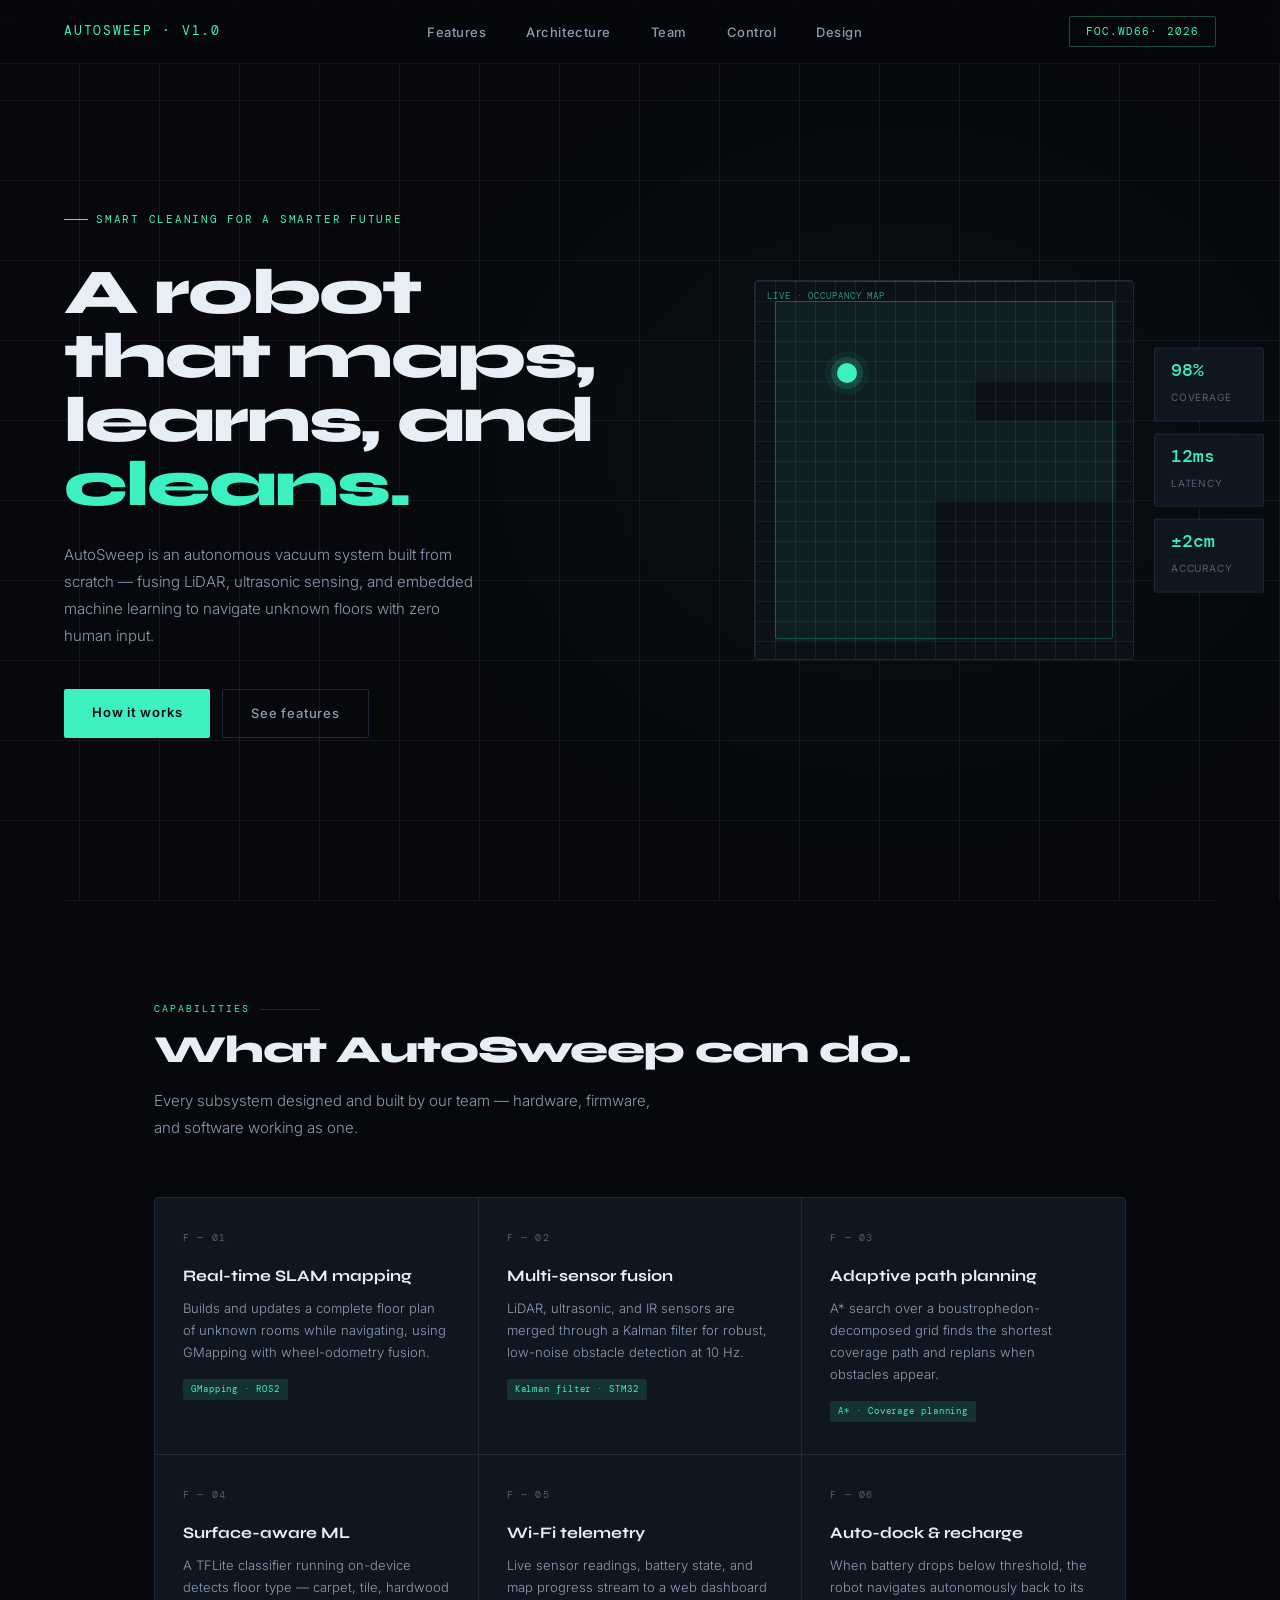
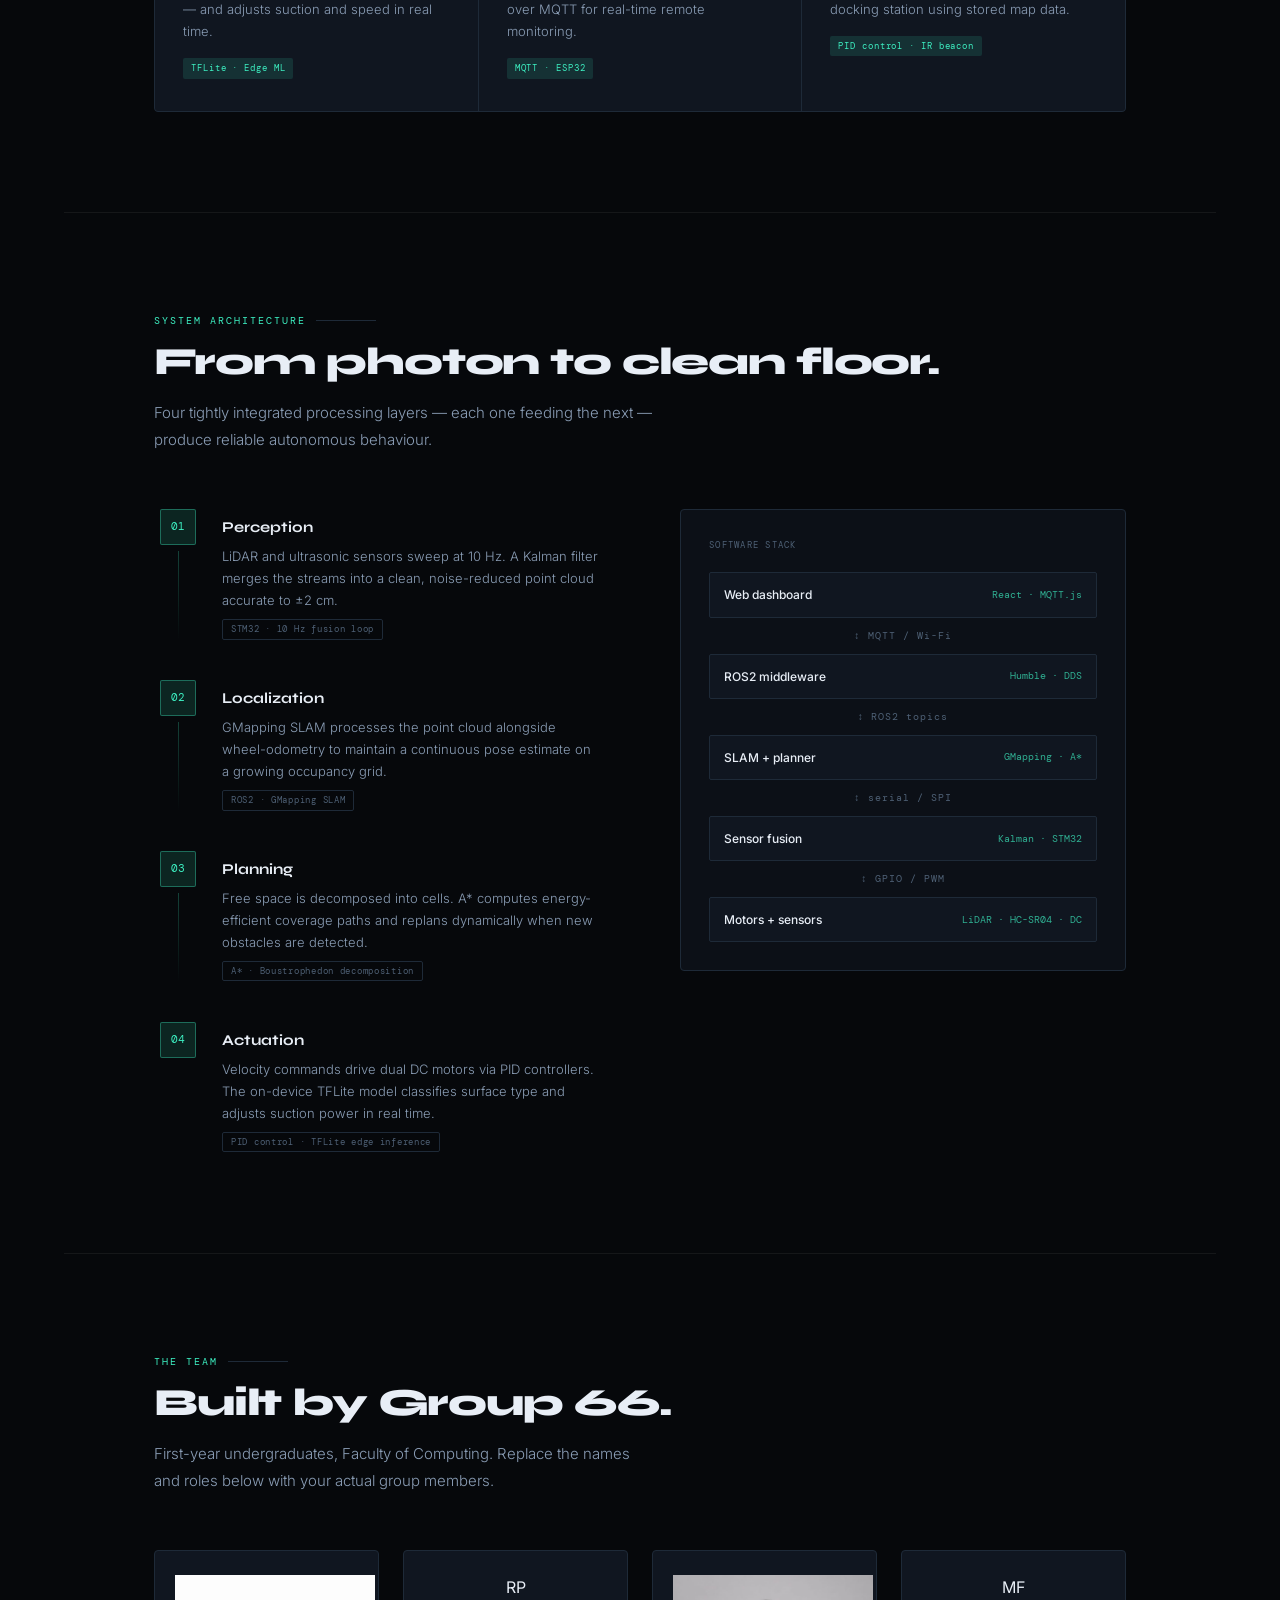
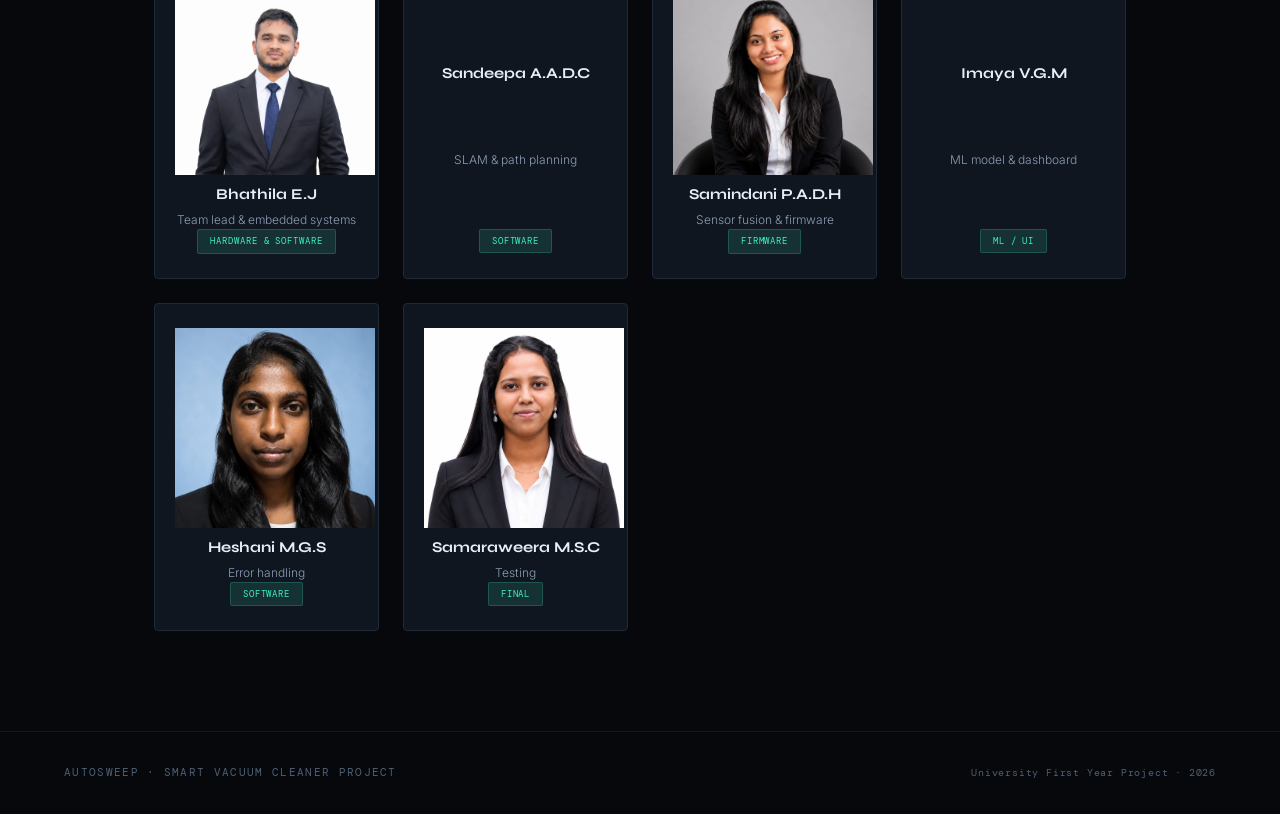
==== commit 2e2971e1: "Update index.html" ====
--- a/index.html
+++ b/index.html
@@ -953,7 +953,7 @@
       <span class="member-dept">ML / UI</span>
     </div>
     <div class="member">
-      <div class="avatar">MF</div>
+      <div class="circle"><img src= "member4.jpeg" alt = "H.M" width = "200" height = "200"></div>
       <div class="member-name">Heshani M.G.S</div>
       <div class="member-role">Error handling</div>
       <span class="member-dept">Software</span>
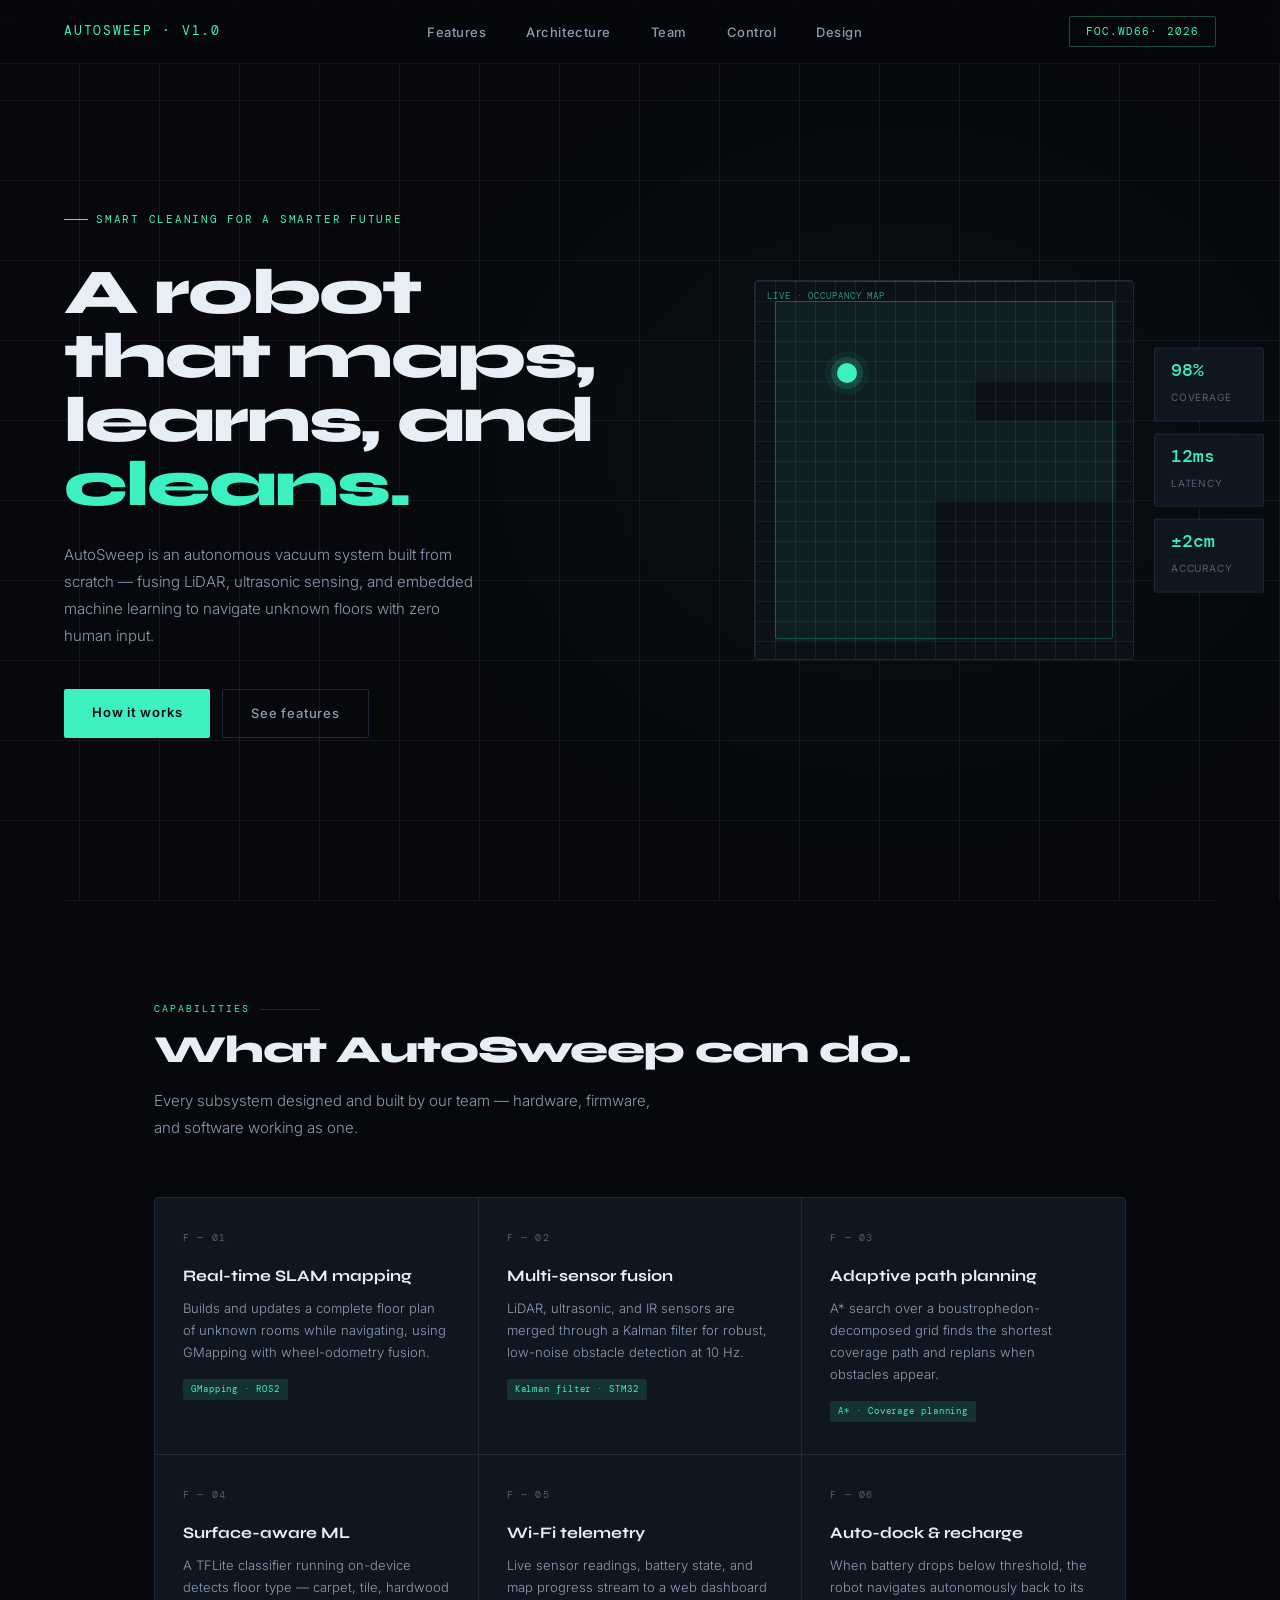
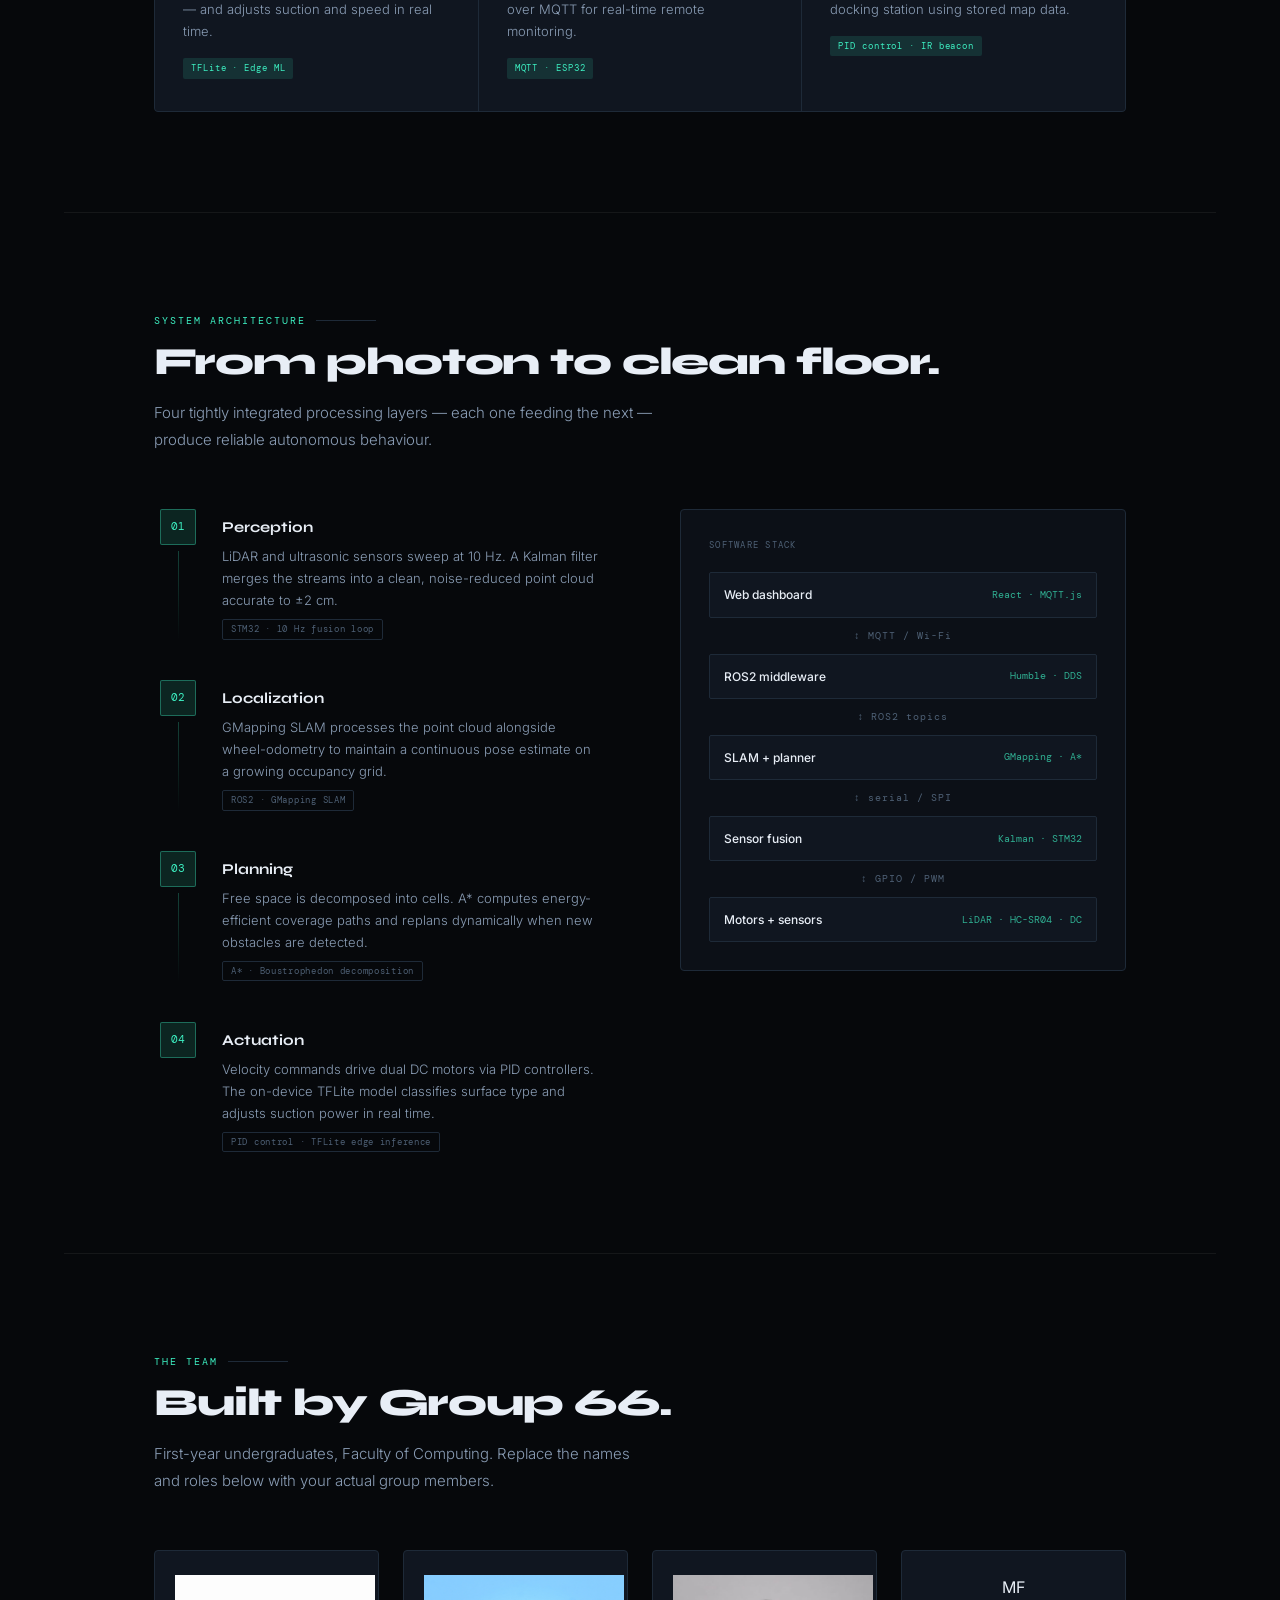
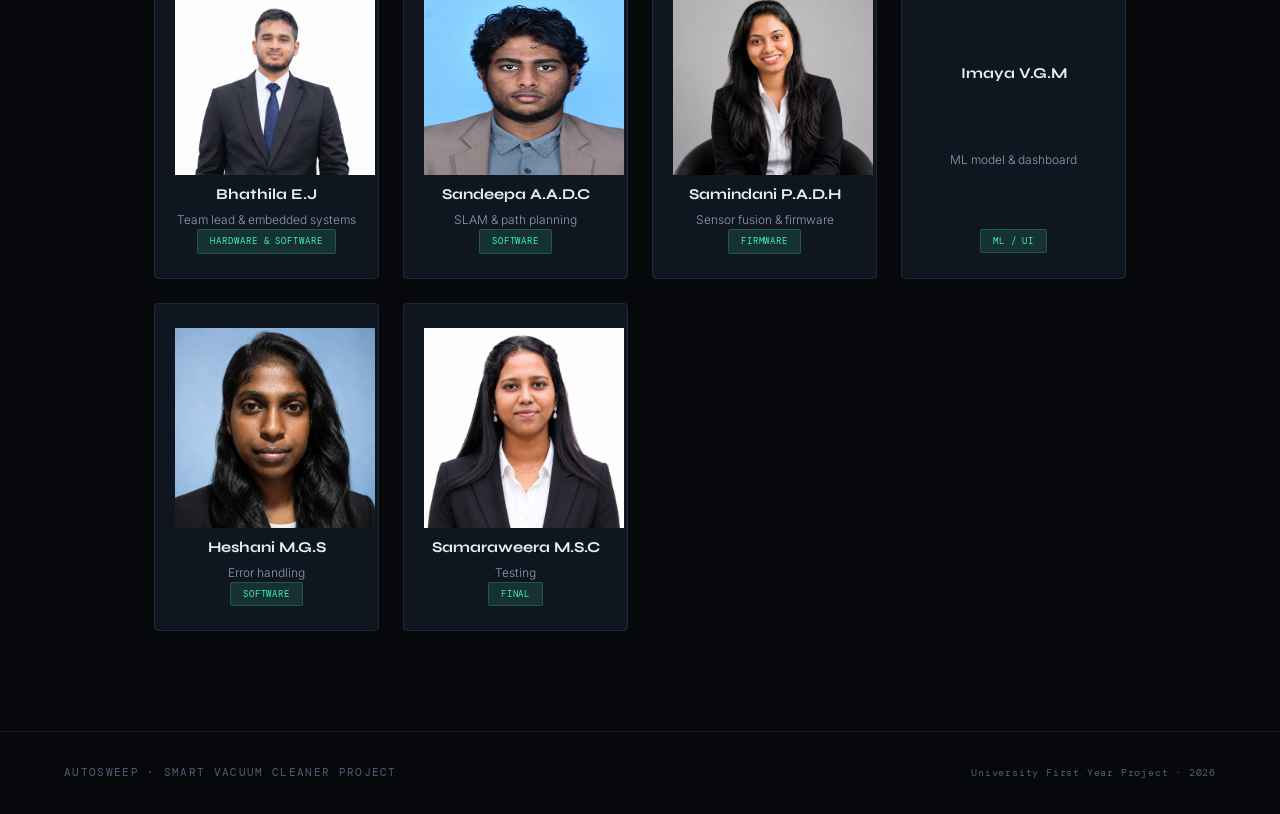
==== commit c2e9016c: "Update index.html" ====
--- a/index.html
+++ b/index.html
@@ -935,7 +935,7 @@
       <span class="member-dept">Hardware & Software</span>
     </div>
     <div class="member">
-      <div class="avatar">RP</div>
+      <div class="circle"><img src = "member5.jpeg" alt = "S.A" width ="200" height ="200" ></div>
       <div class="member-name">Sandeepa A.A.D.C</div>
       <div class="member-role">SLAM & path planning</div>
       <span class="member-dept">Software</span>
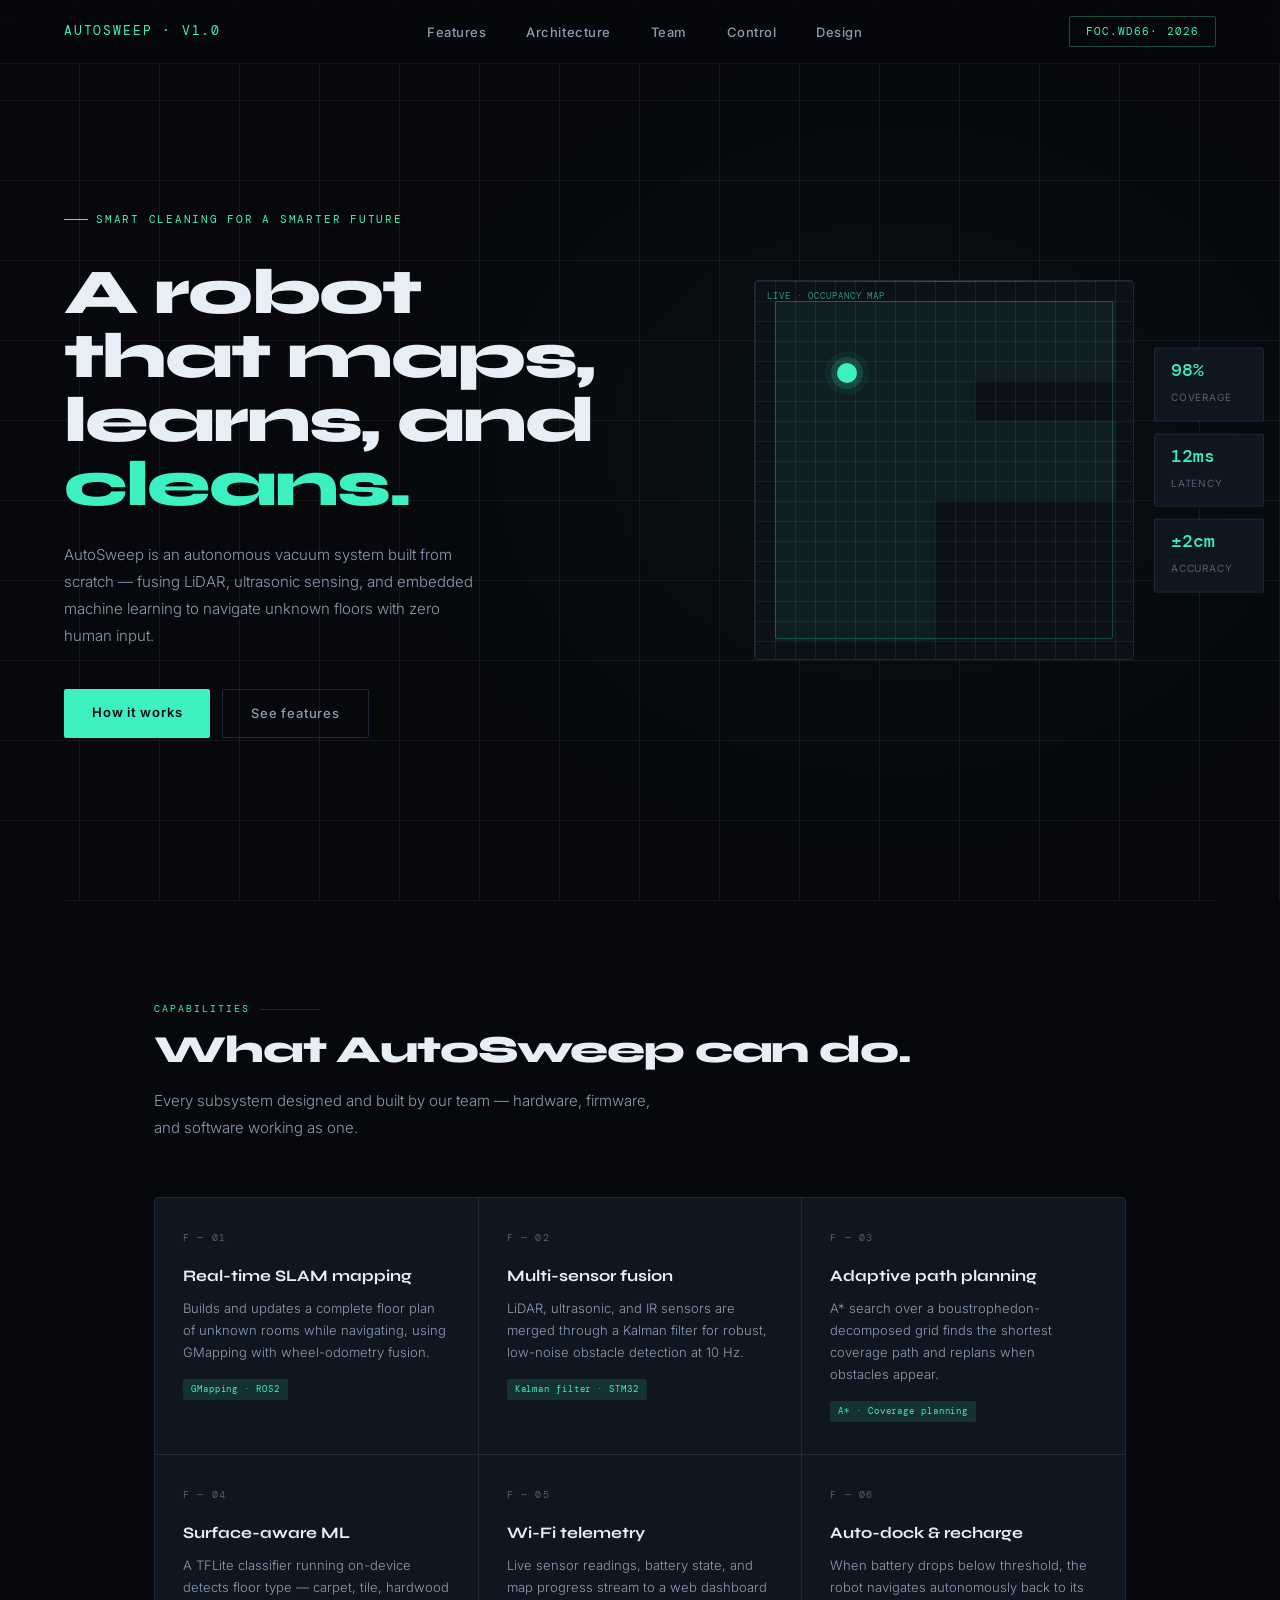
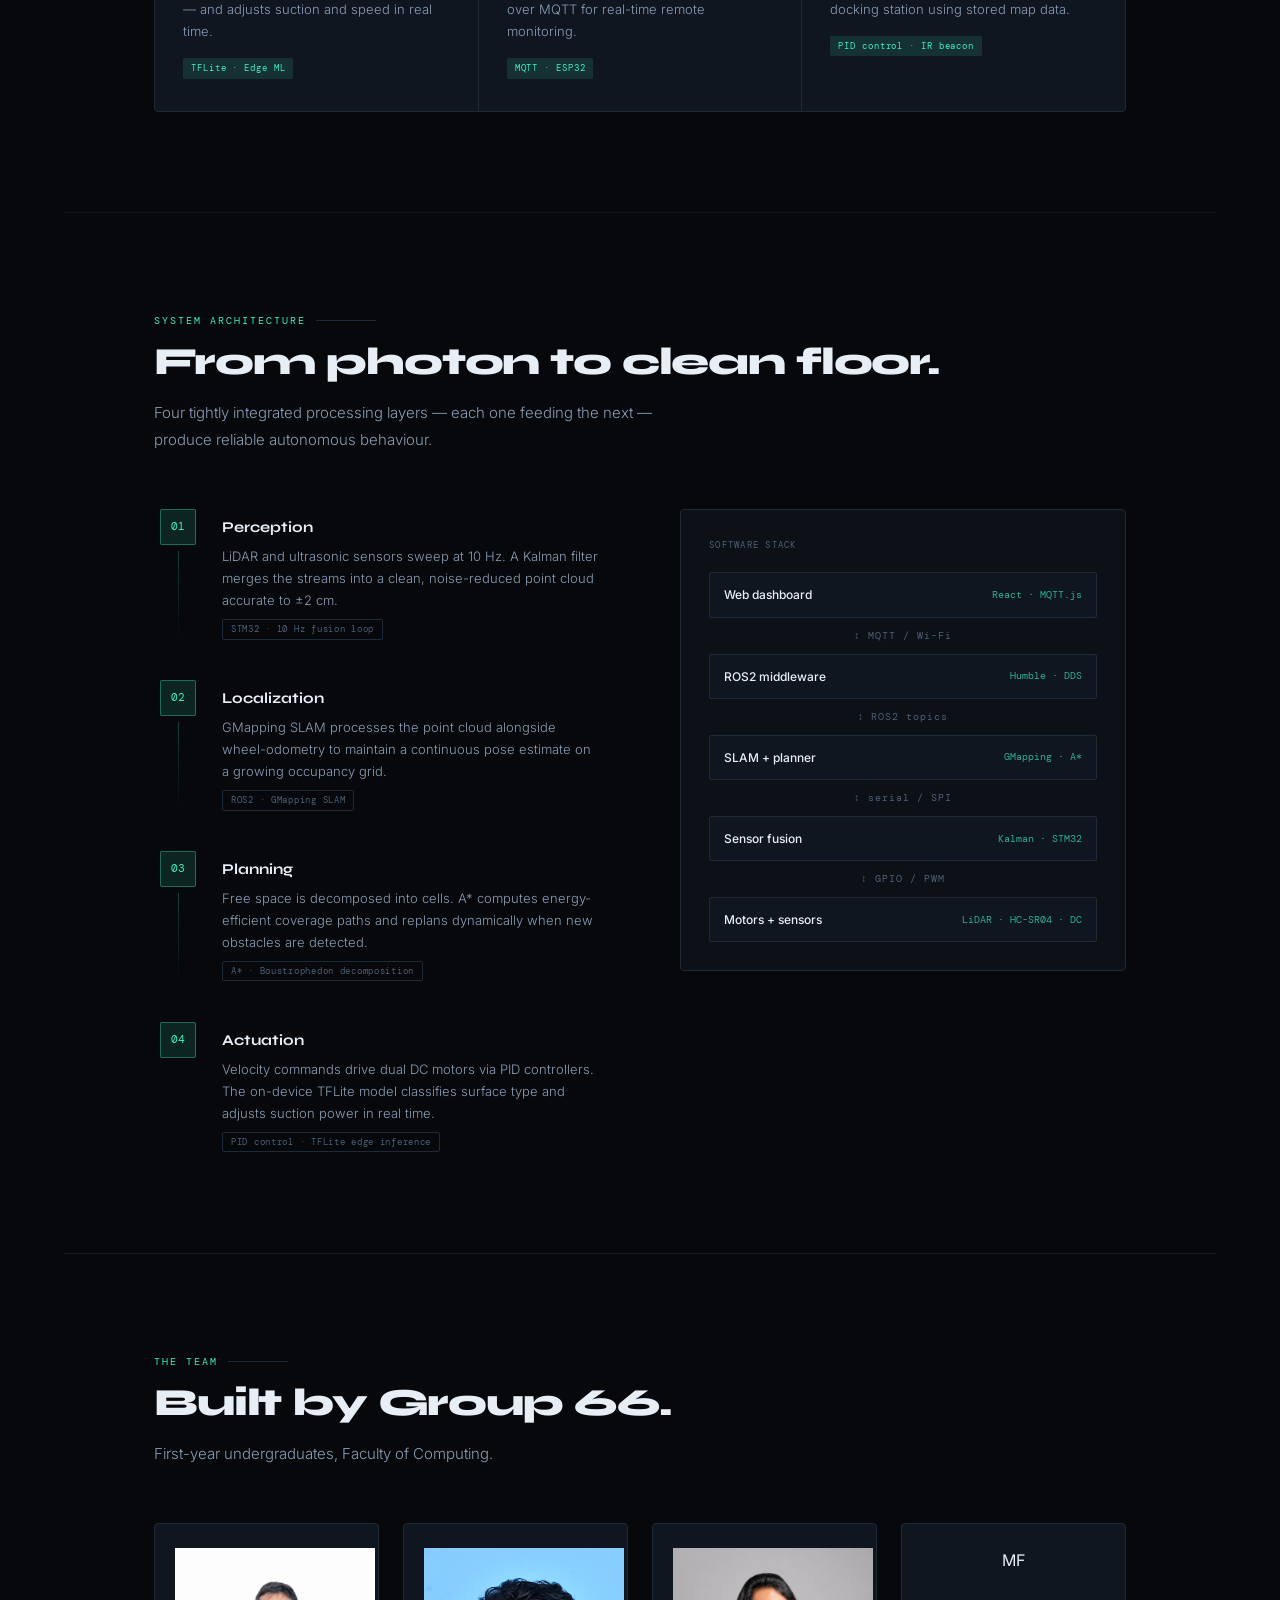
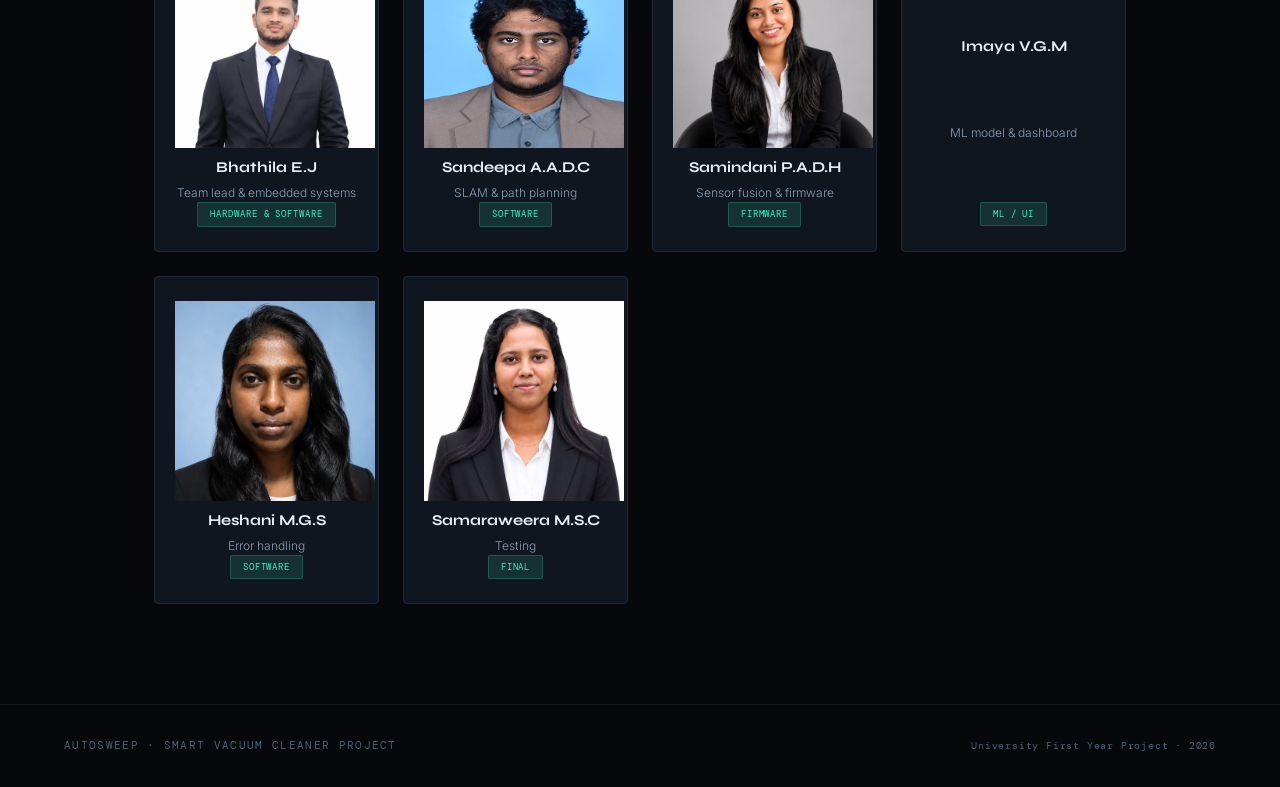
==== commit f3cff02a: "Update index.html" ====
--- a/index.html
+++ b/index.html
@@ -925,7 +925,7 @@
 <section id="team">
   <p class="sec-tag">The team</p>
   <h2>Built by Group 66.</h2>
-  <p class="sec-sub">First-year undergraduates, Faculty of Computing. Replace the names and roles below with your actual group members.</p>
+  <p class="sec-sub">First-year undergraduates, Faculty of Computing.</p>
 
   <div class="team-grid">
     <div class="member">
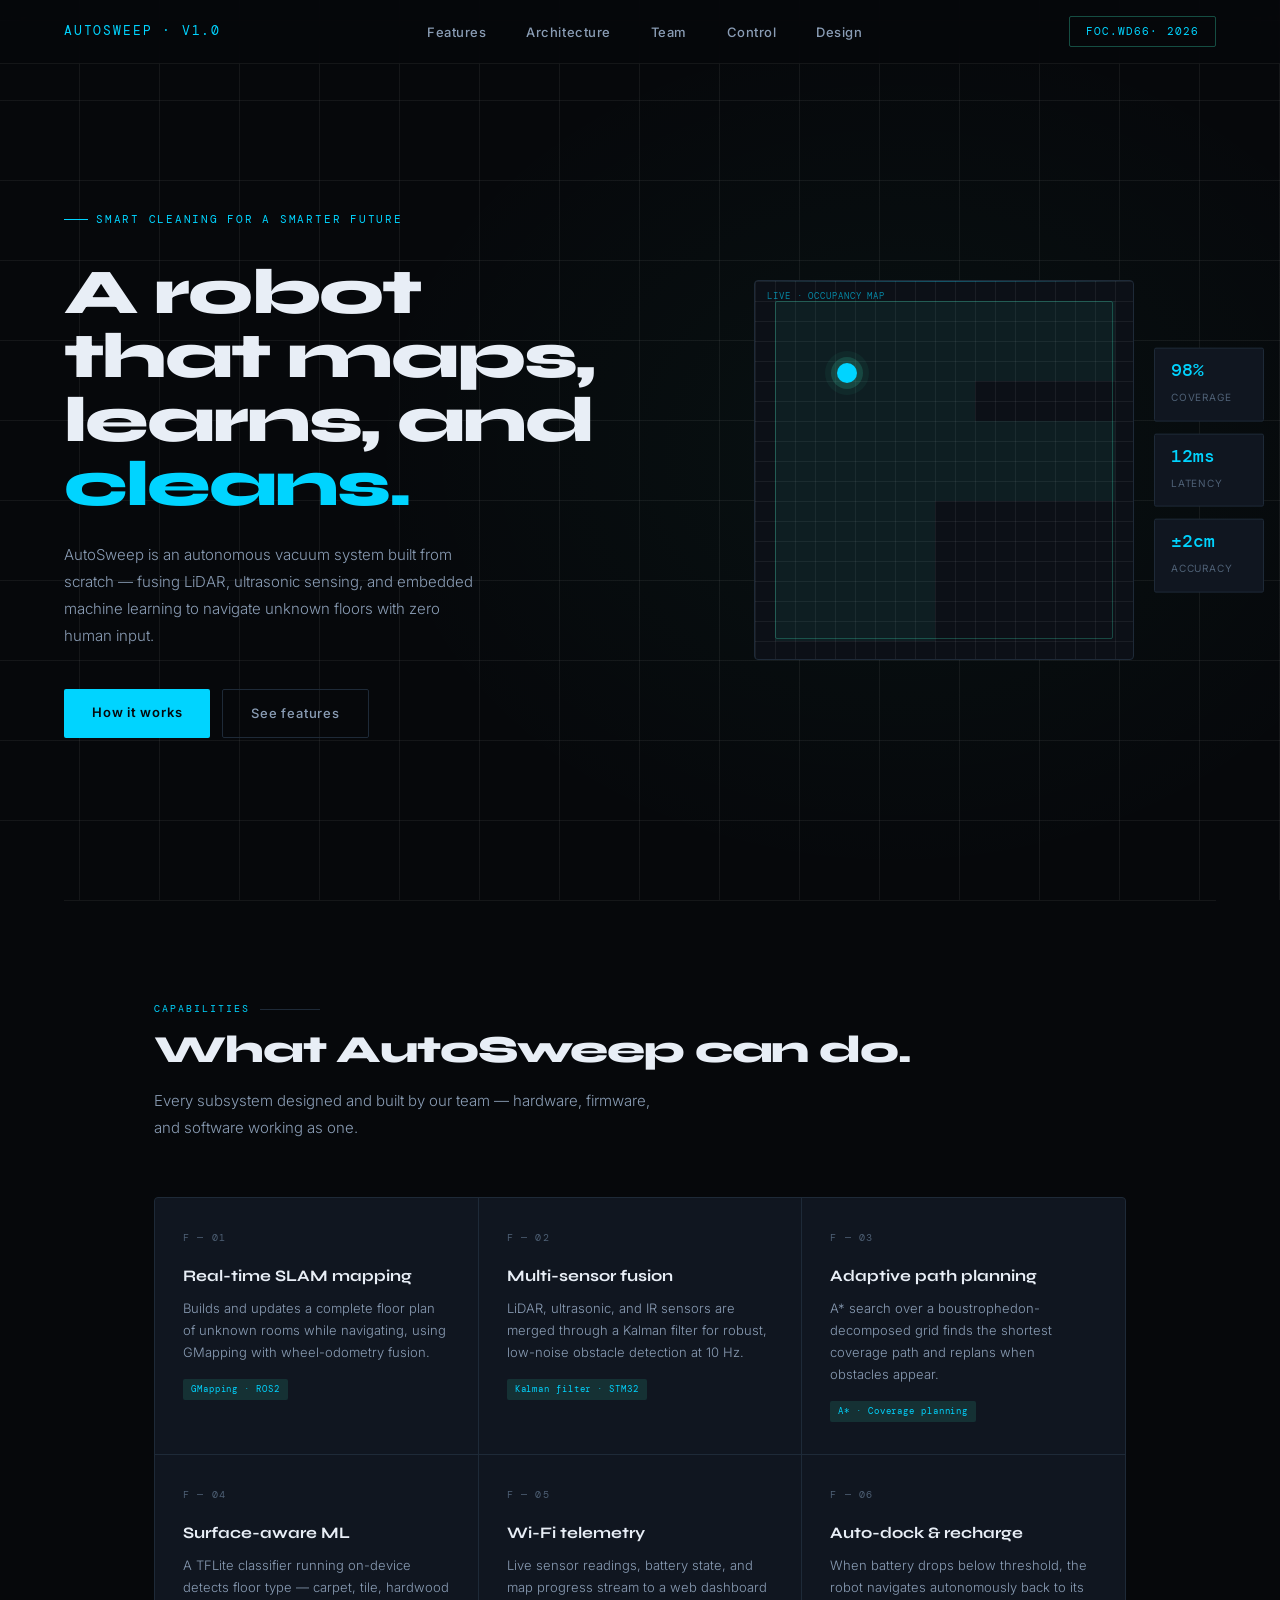
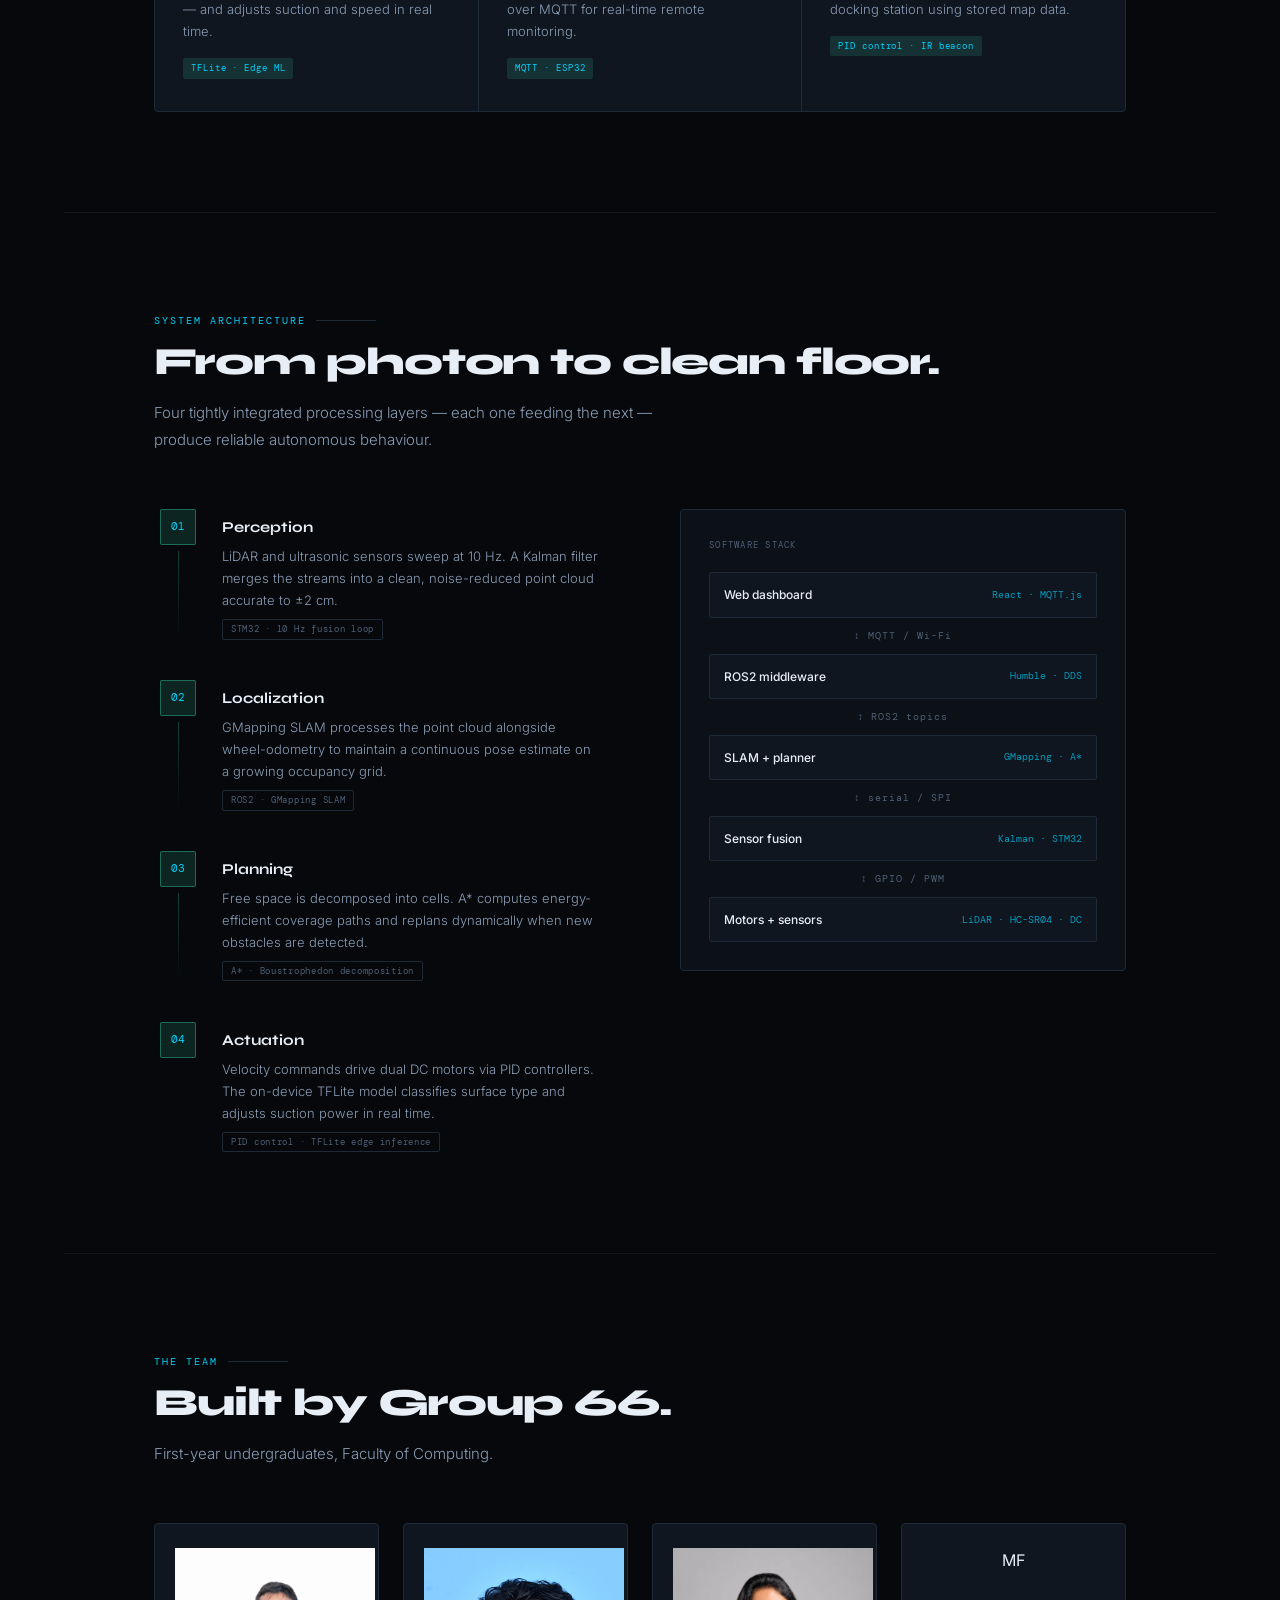
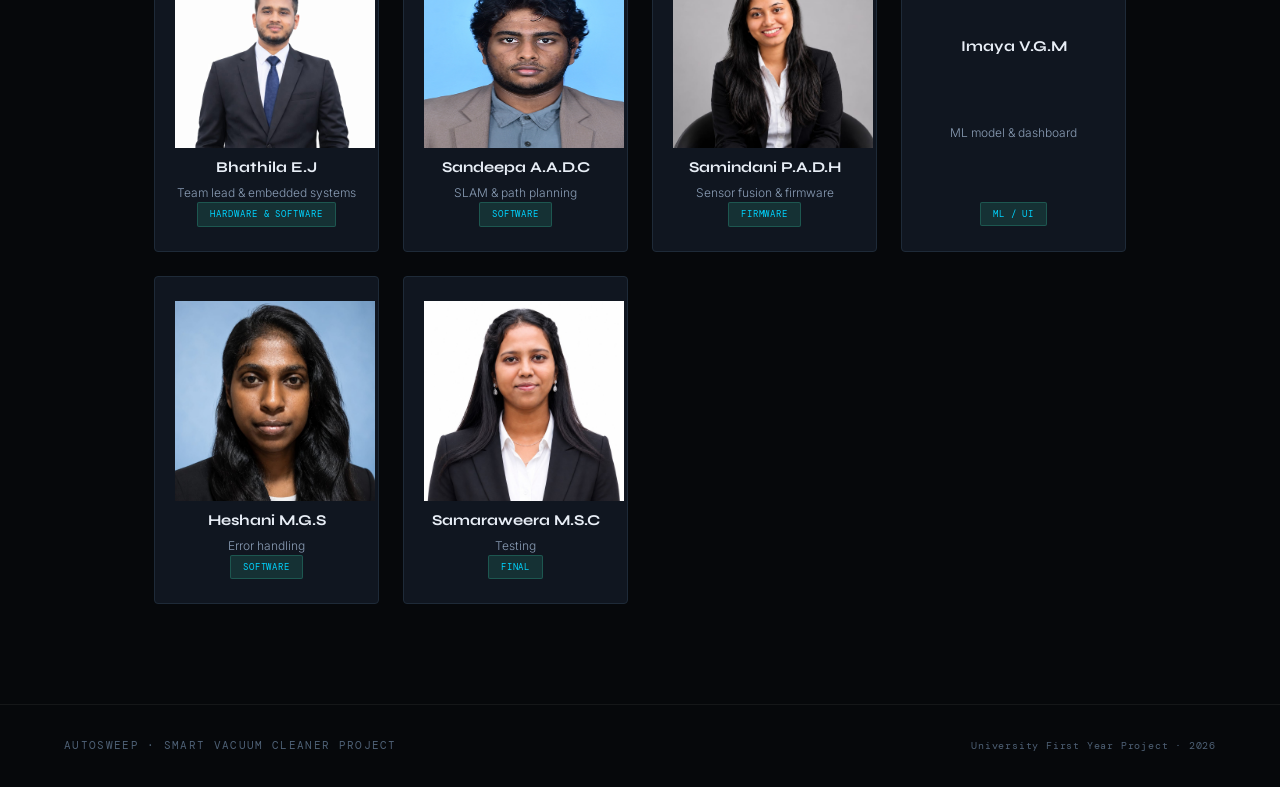
==== commit 14944a51: "Change cyan color variable to #00D4FF" ====
--- a/index.html
+++ b/index.html
@@ -16,7 +16,7 @@
     --card:      #101620;
     --border:    #1e2a38;
     --line:      rgba(255,255,255,0.06);
-    --cyan:      #3df0c2;
+    --cyan:      #00D4FF;
     --cyan-dim:  rgba(61,240,194,0.12);
     --cyan-glow: rgba(61,240,194,0.06);
     --white:     #e8eef6;
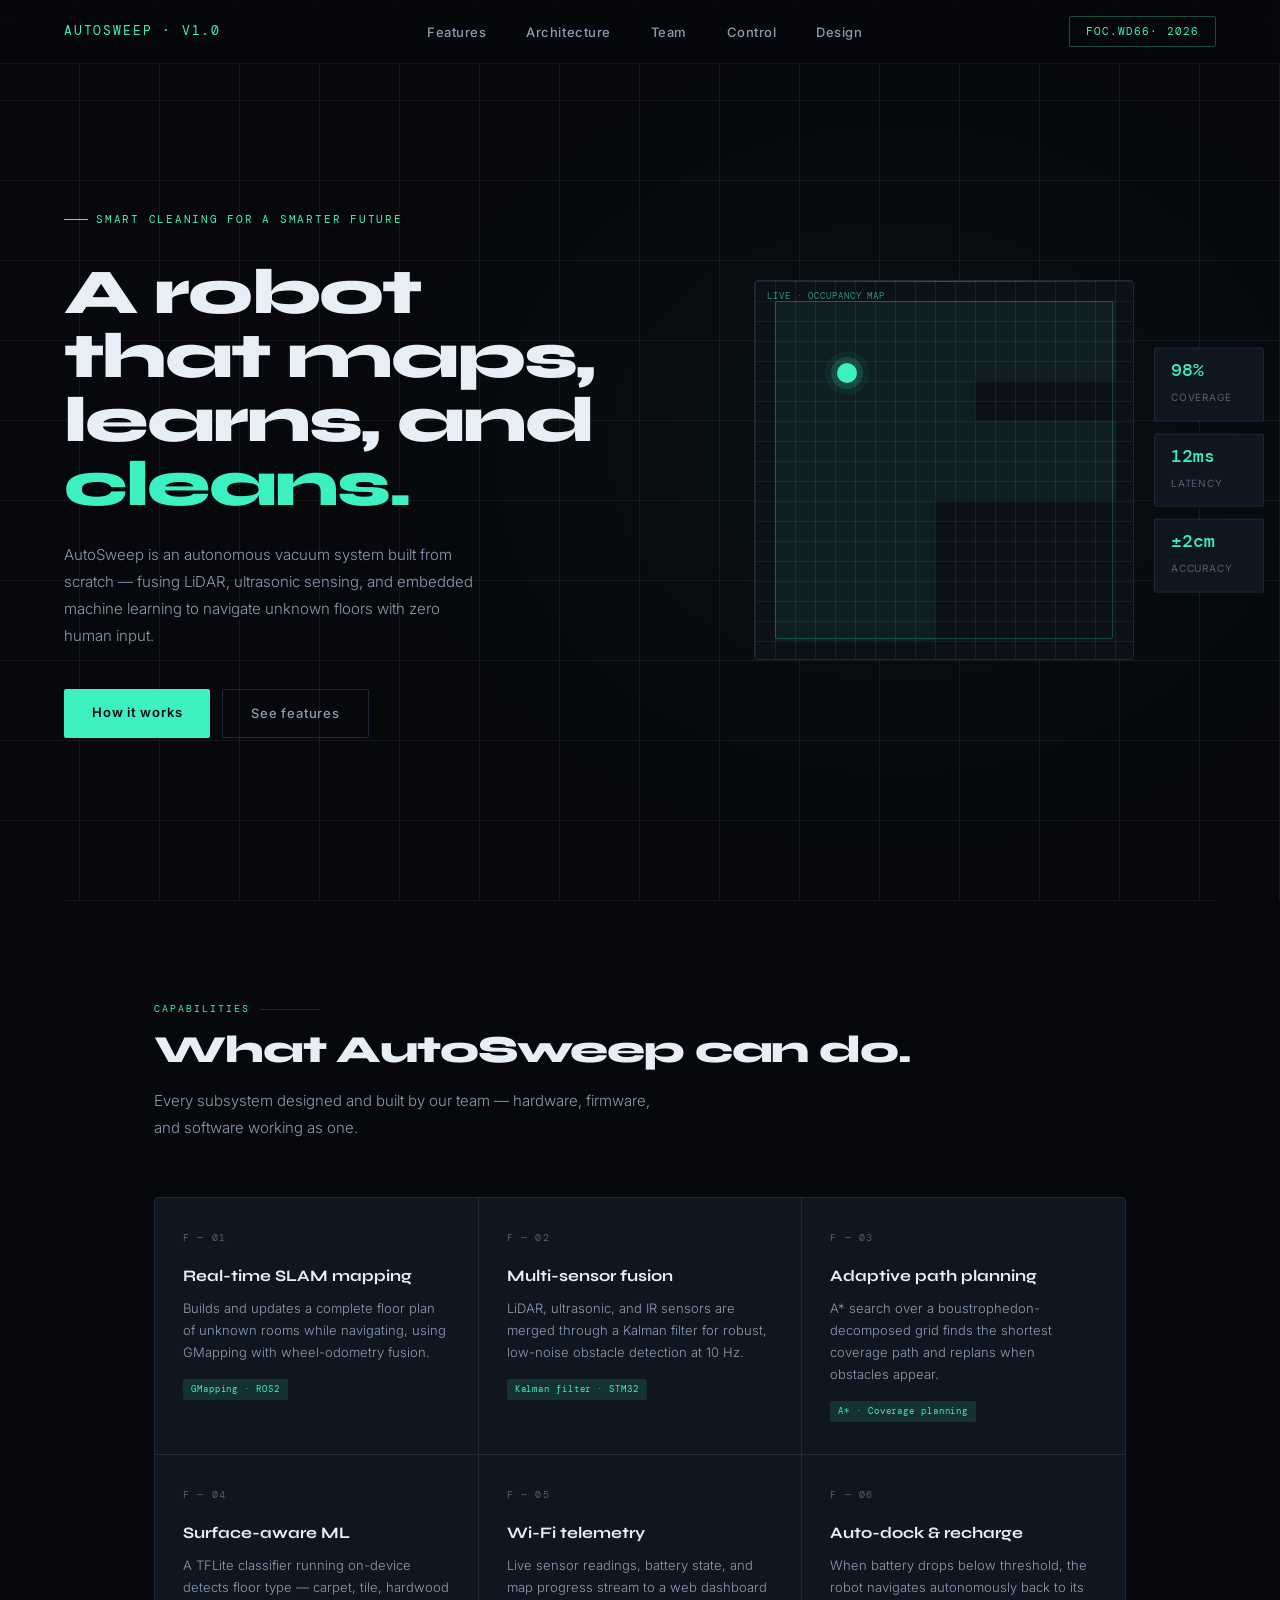
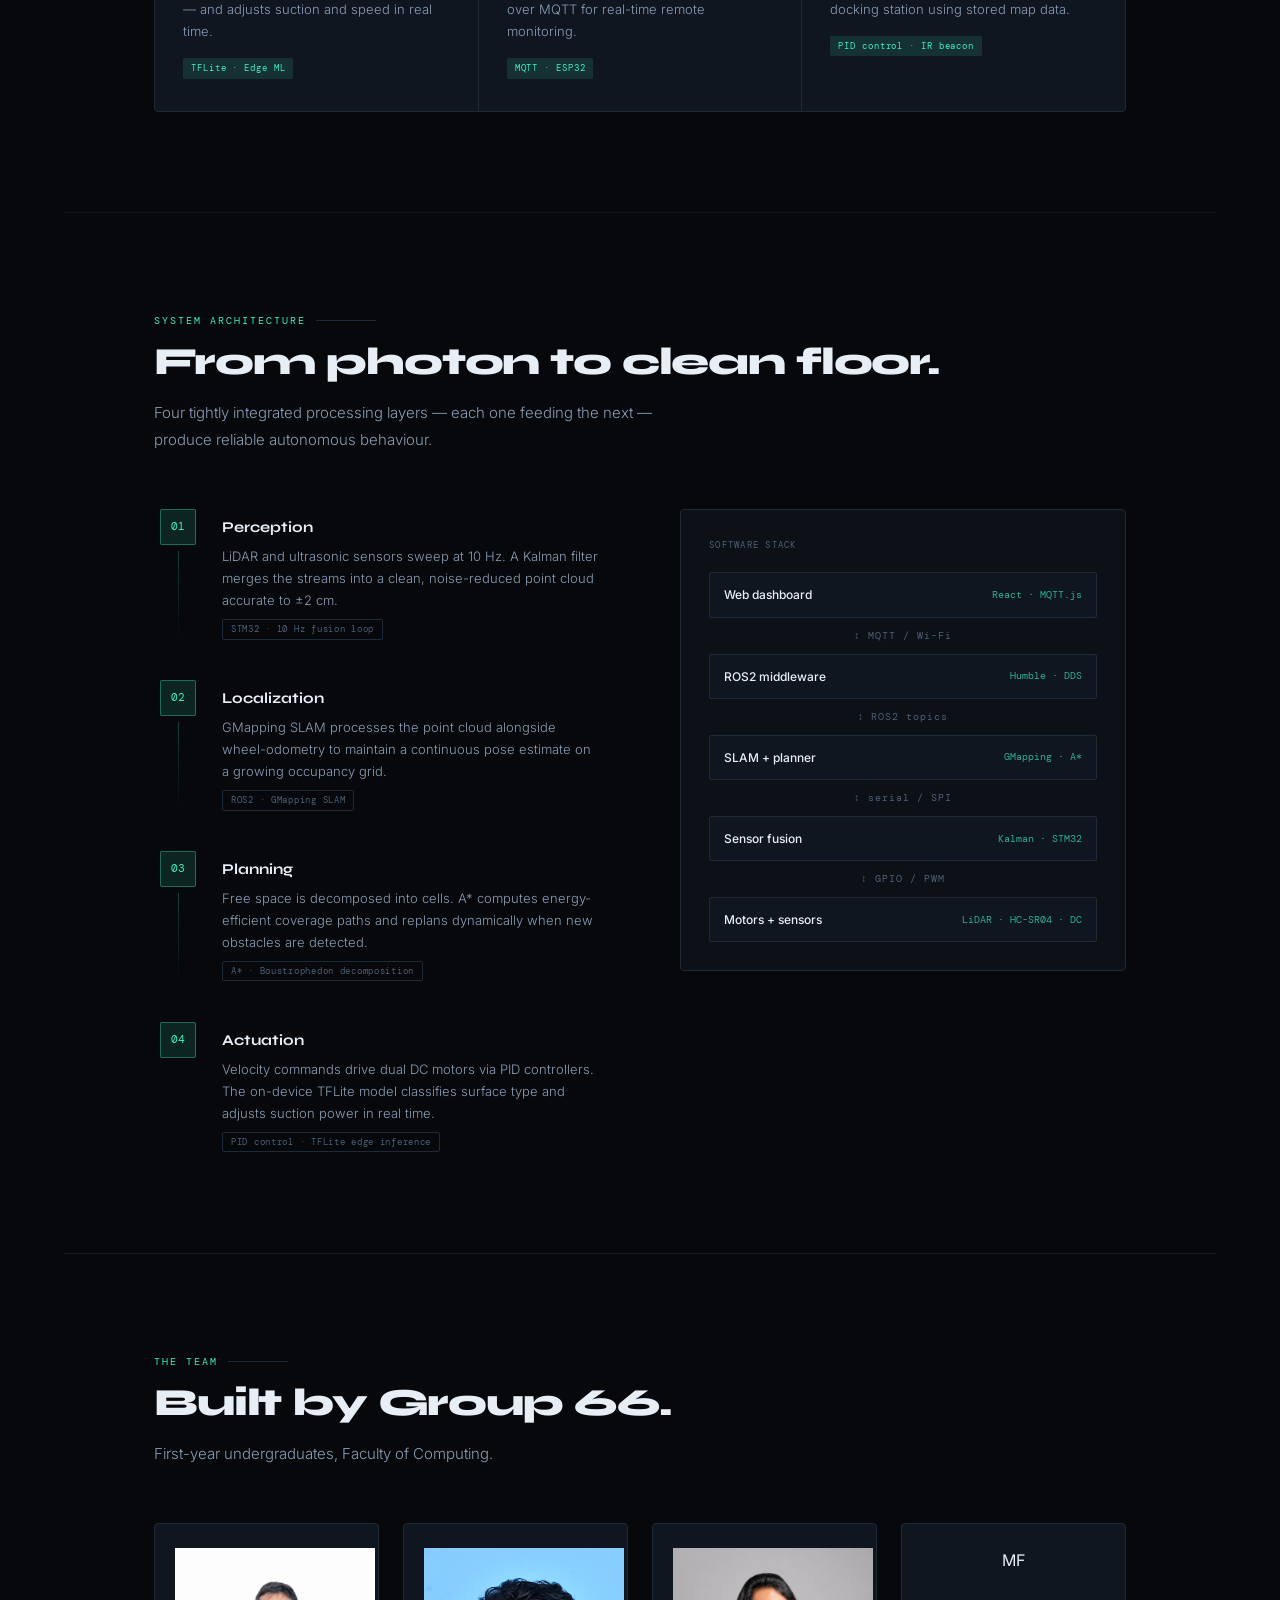
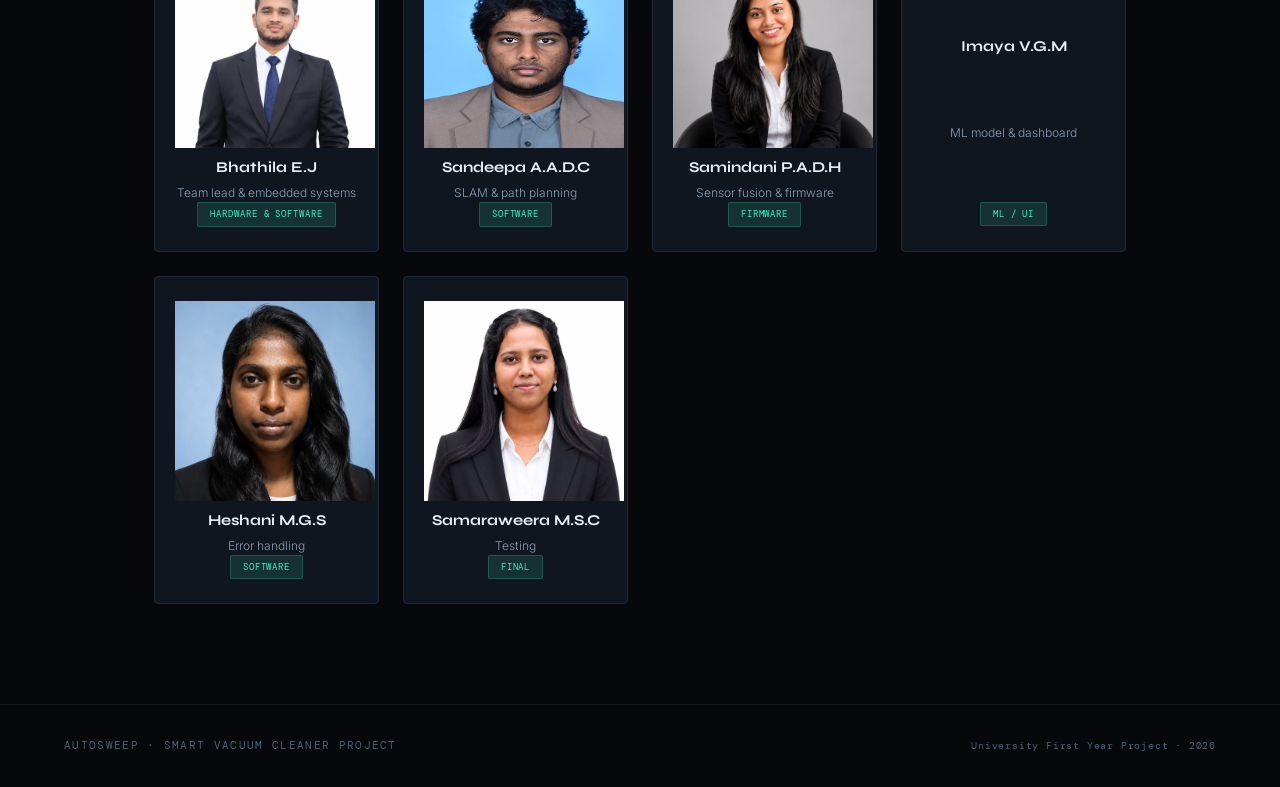
==== commit 4f59f7f6: "Change cyan color variable to a new value" ====
--- a/index.html
+++ b/index.html
@@ -16,7 +16,7 @@
     --card:      #101620;
     --border:    #1e2a38;
     --line:      rgba(255,255,255,0.06);
-    --cyan:      #00D4FF;
+    --cyan:      #3df0c2;
     --cyan-dim:  rgba(61,240,194,0.12);
     --cyan-glow: rgba(61,240,194,0.06);
     --white:     #e8eef6;
